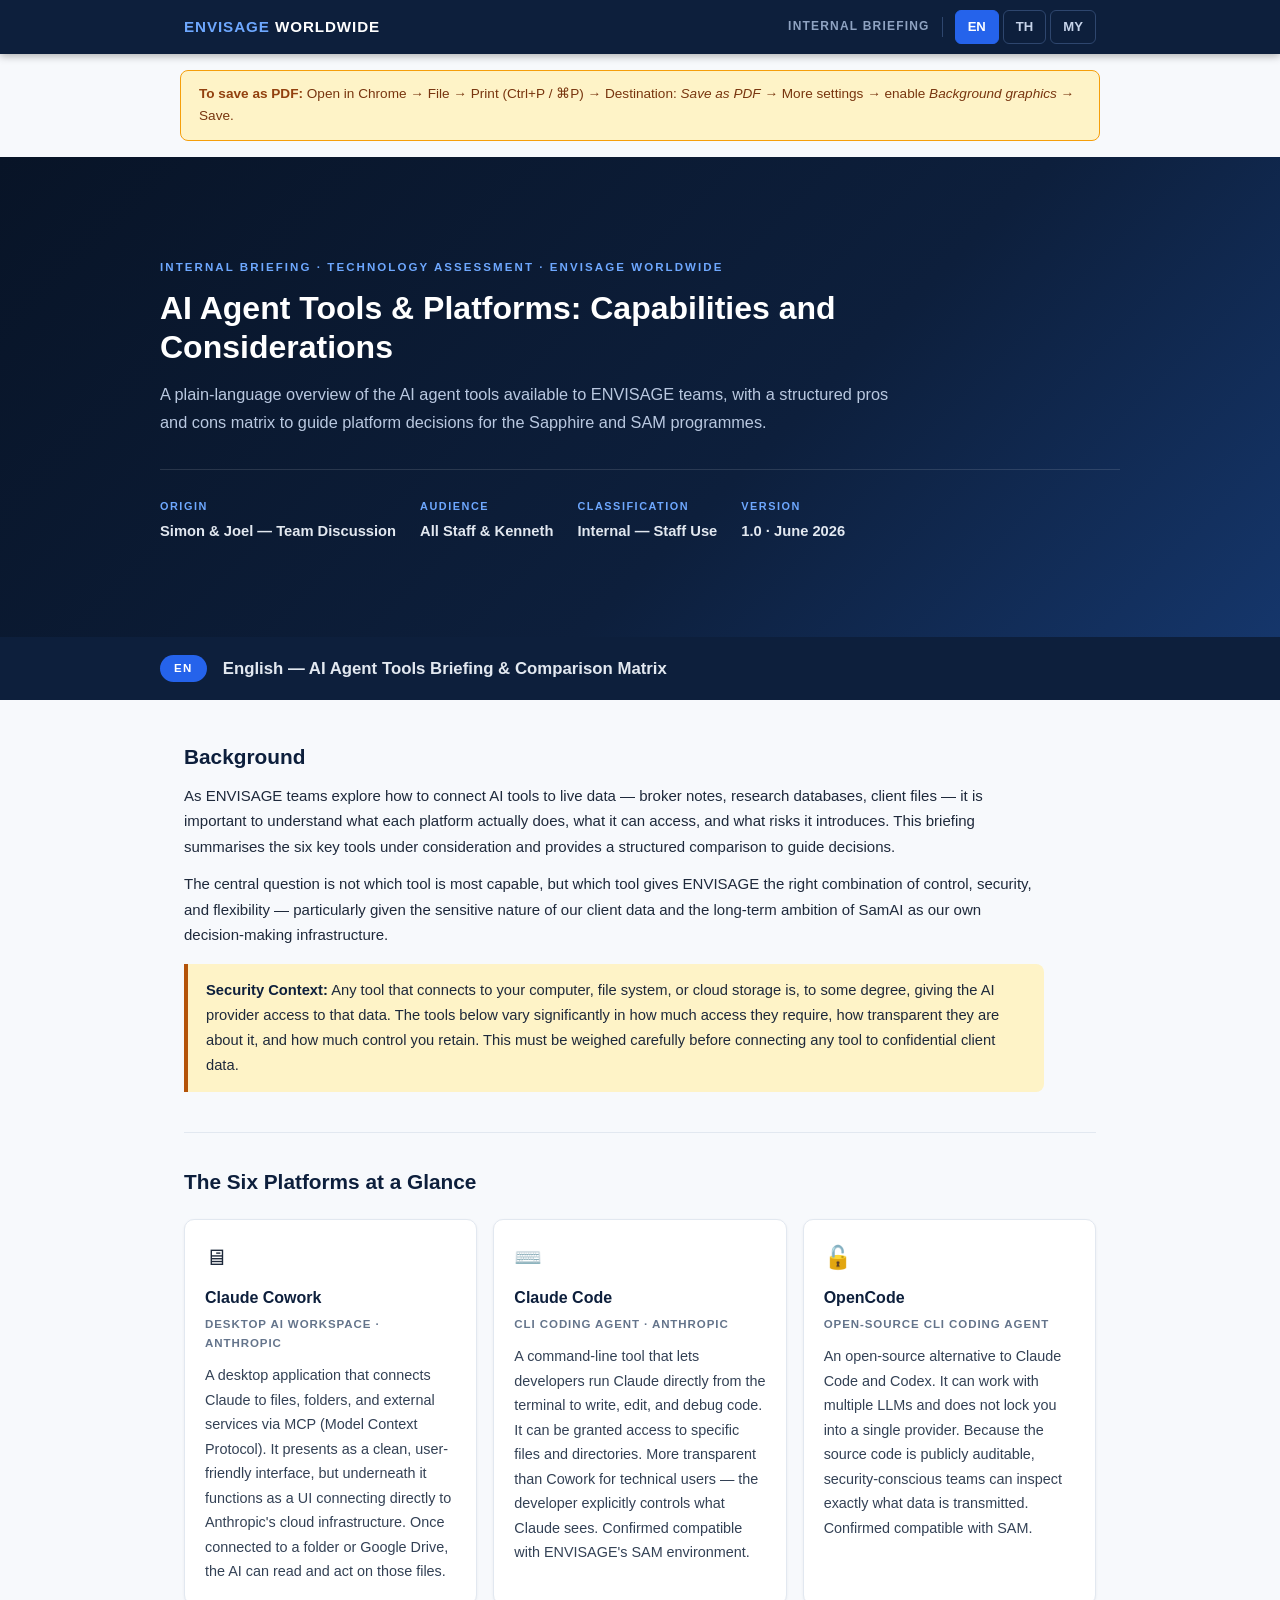
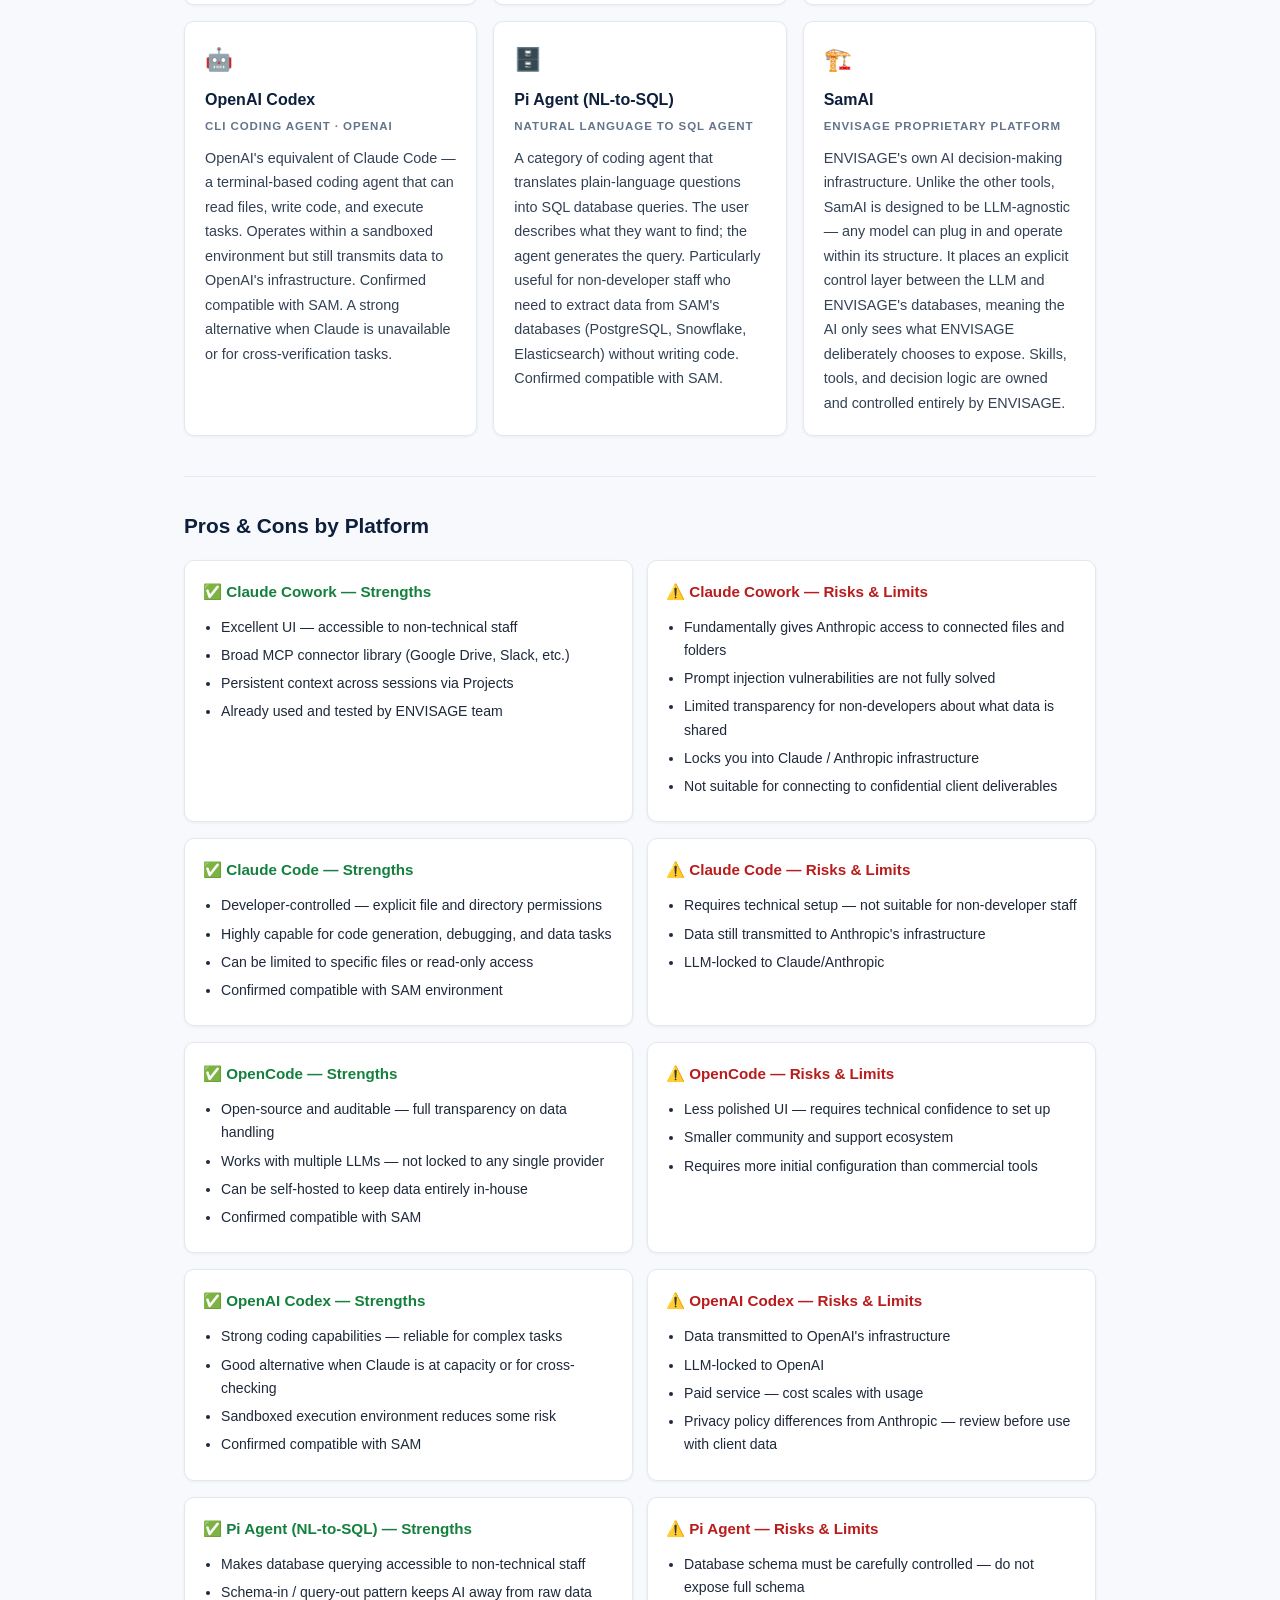
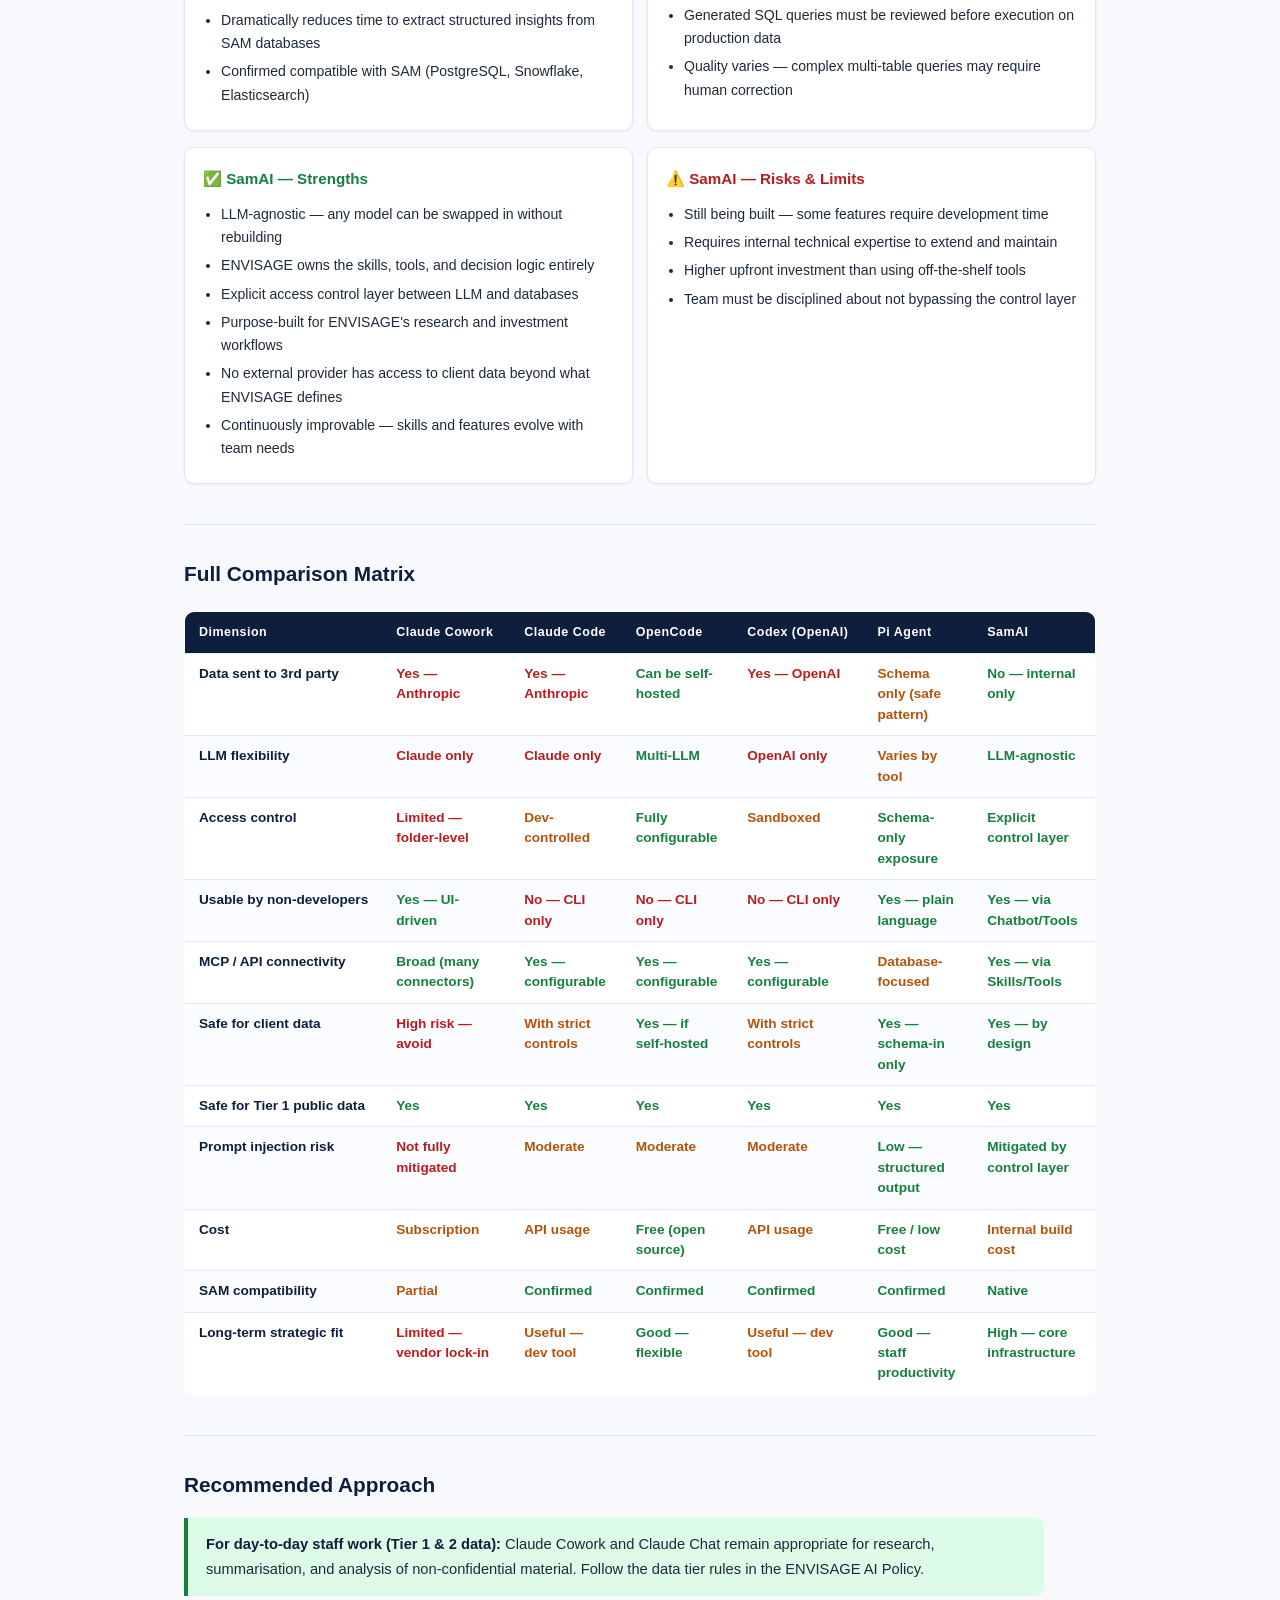
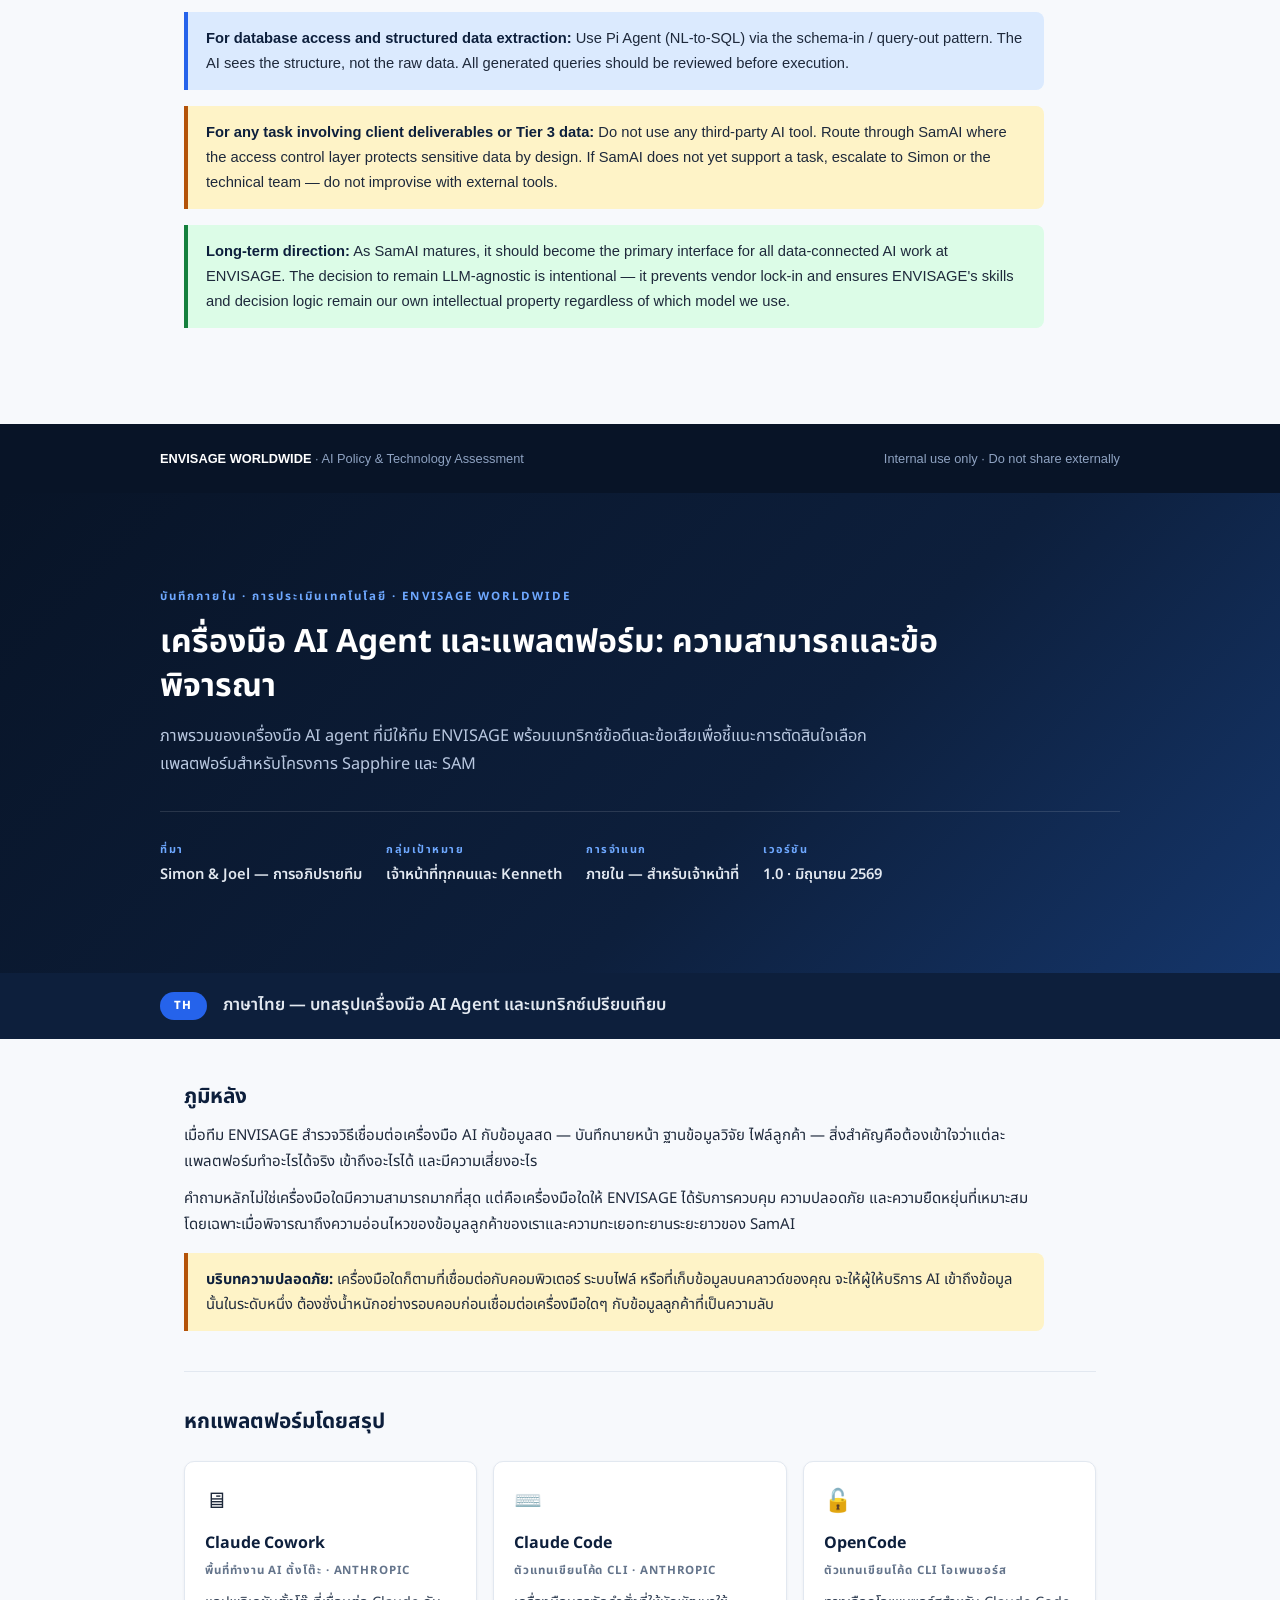
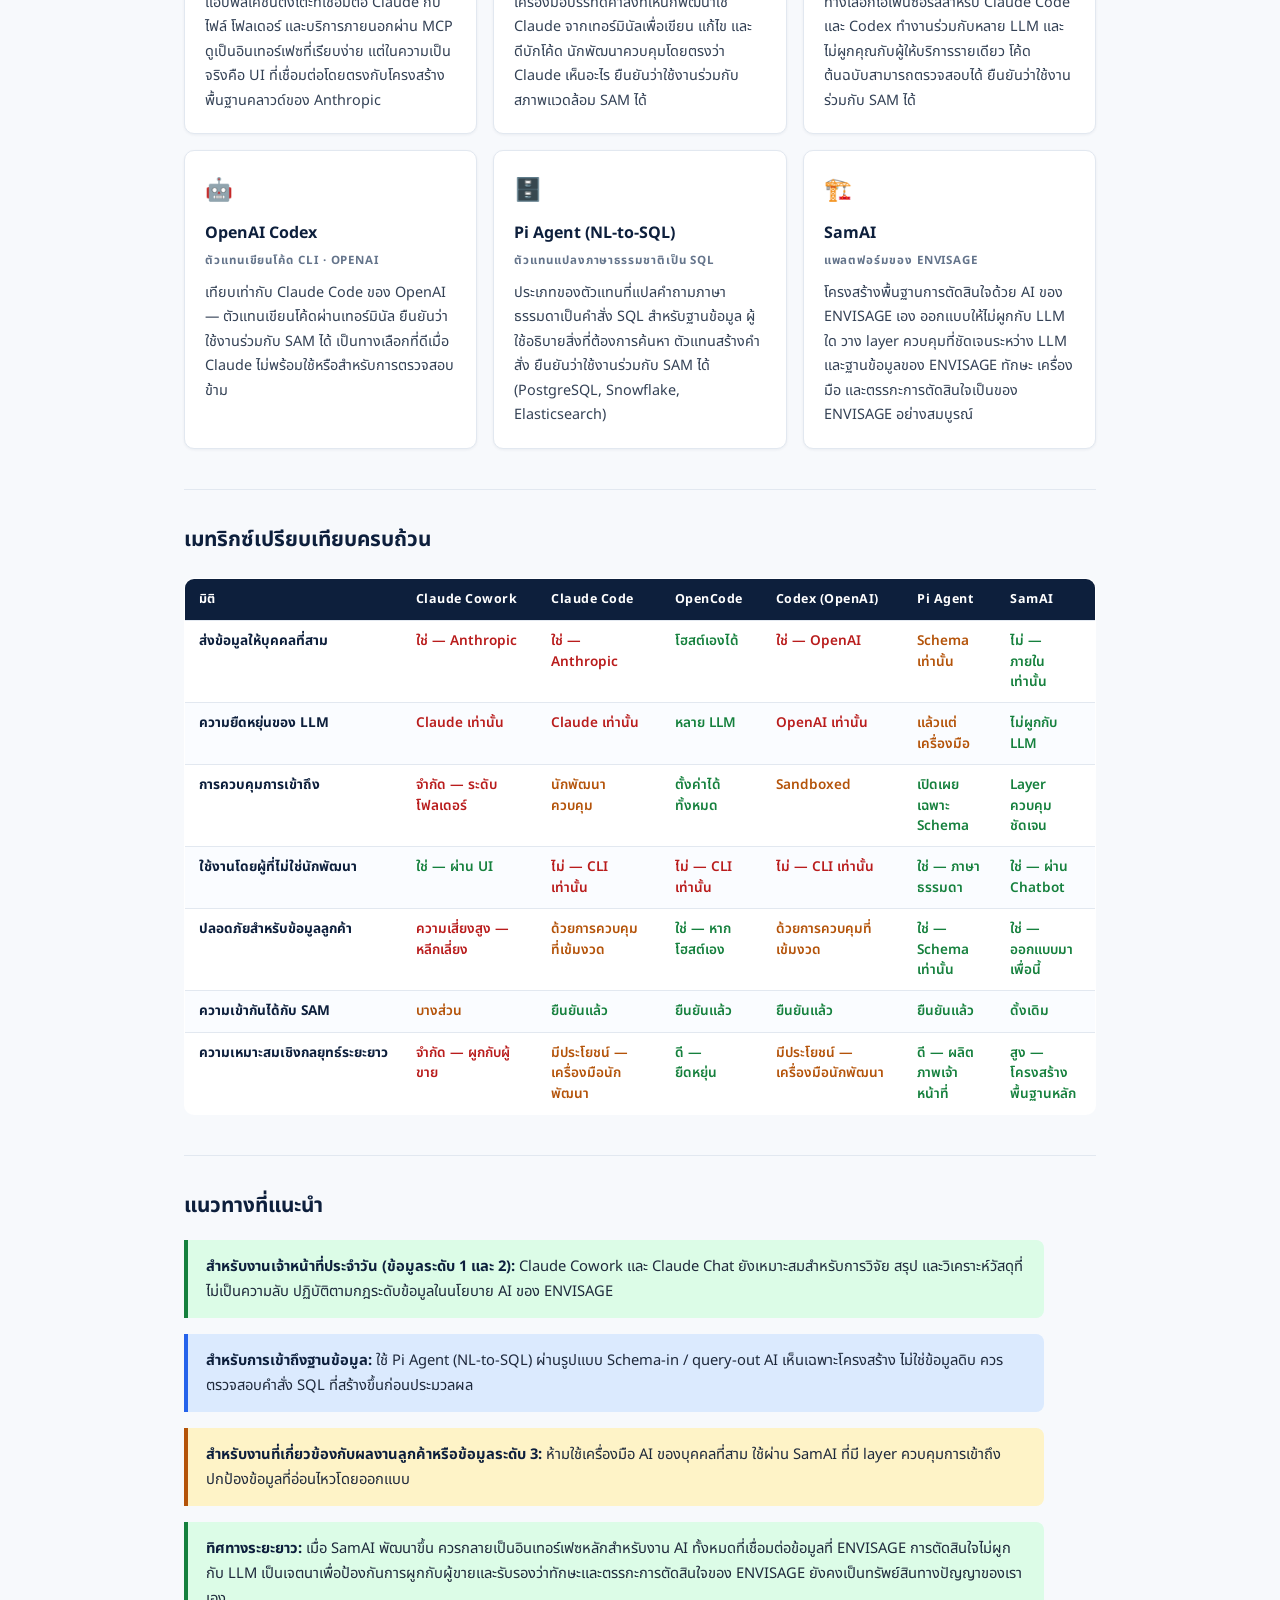
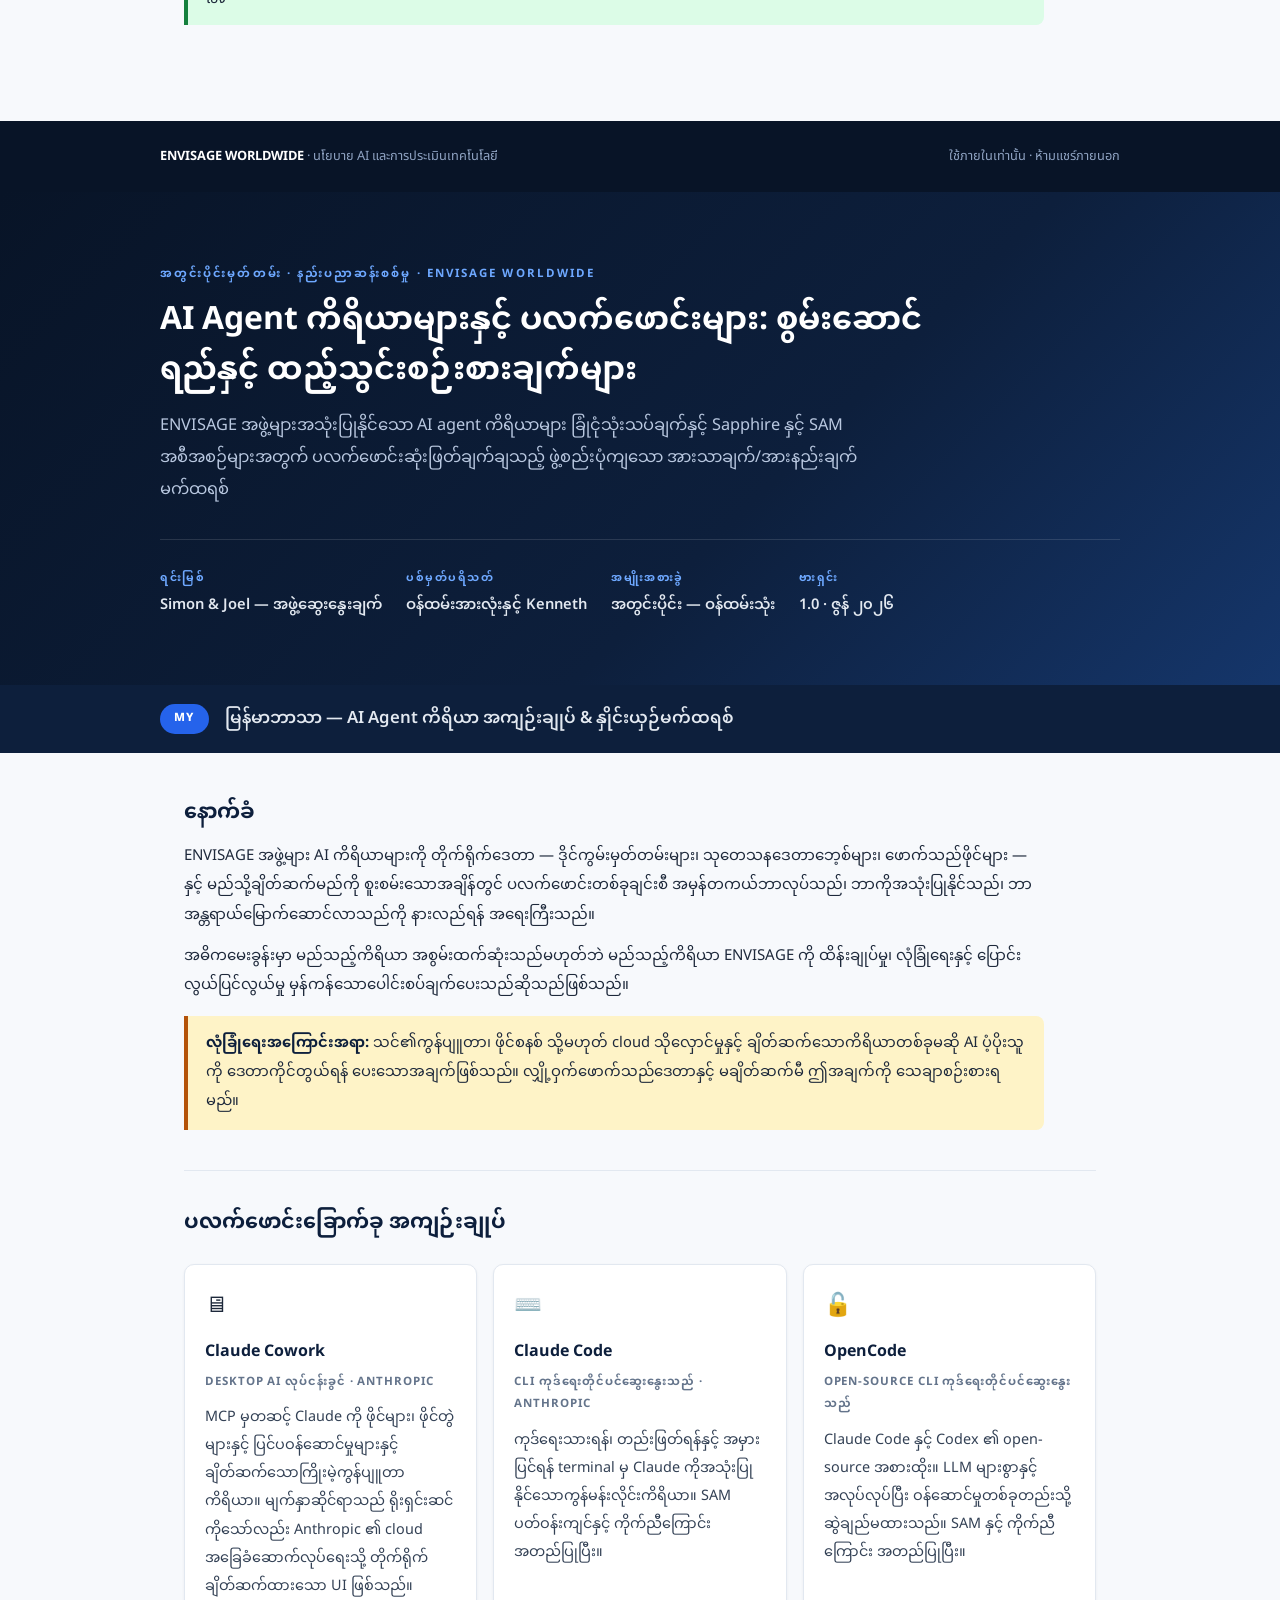
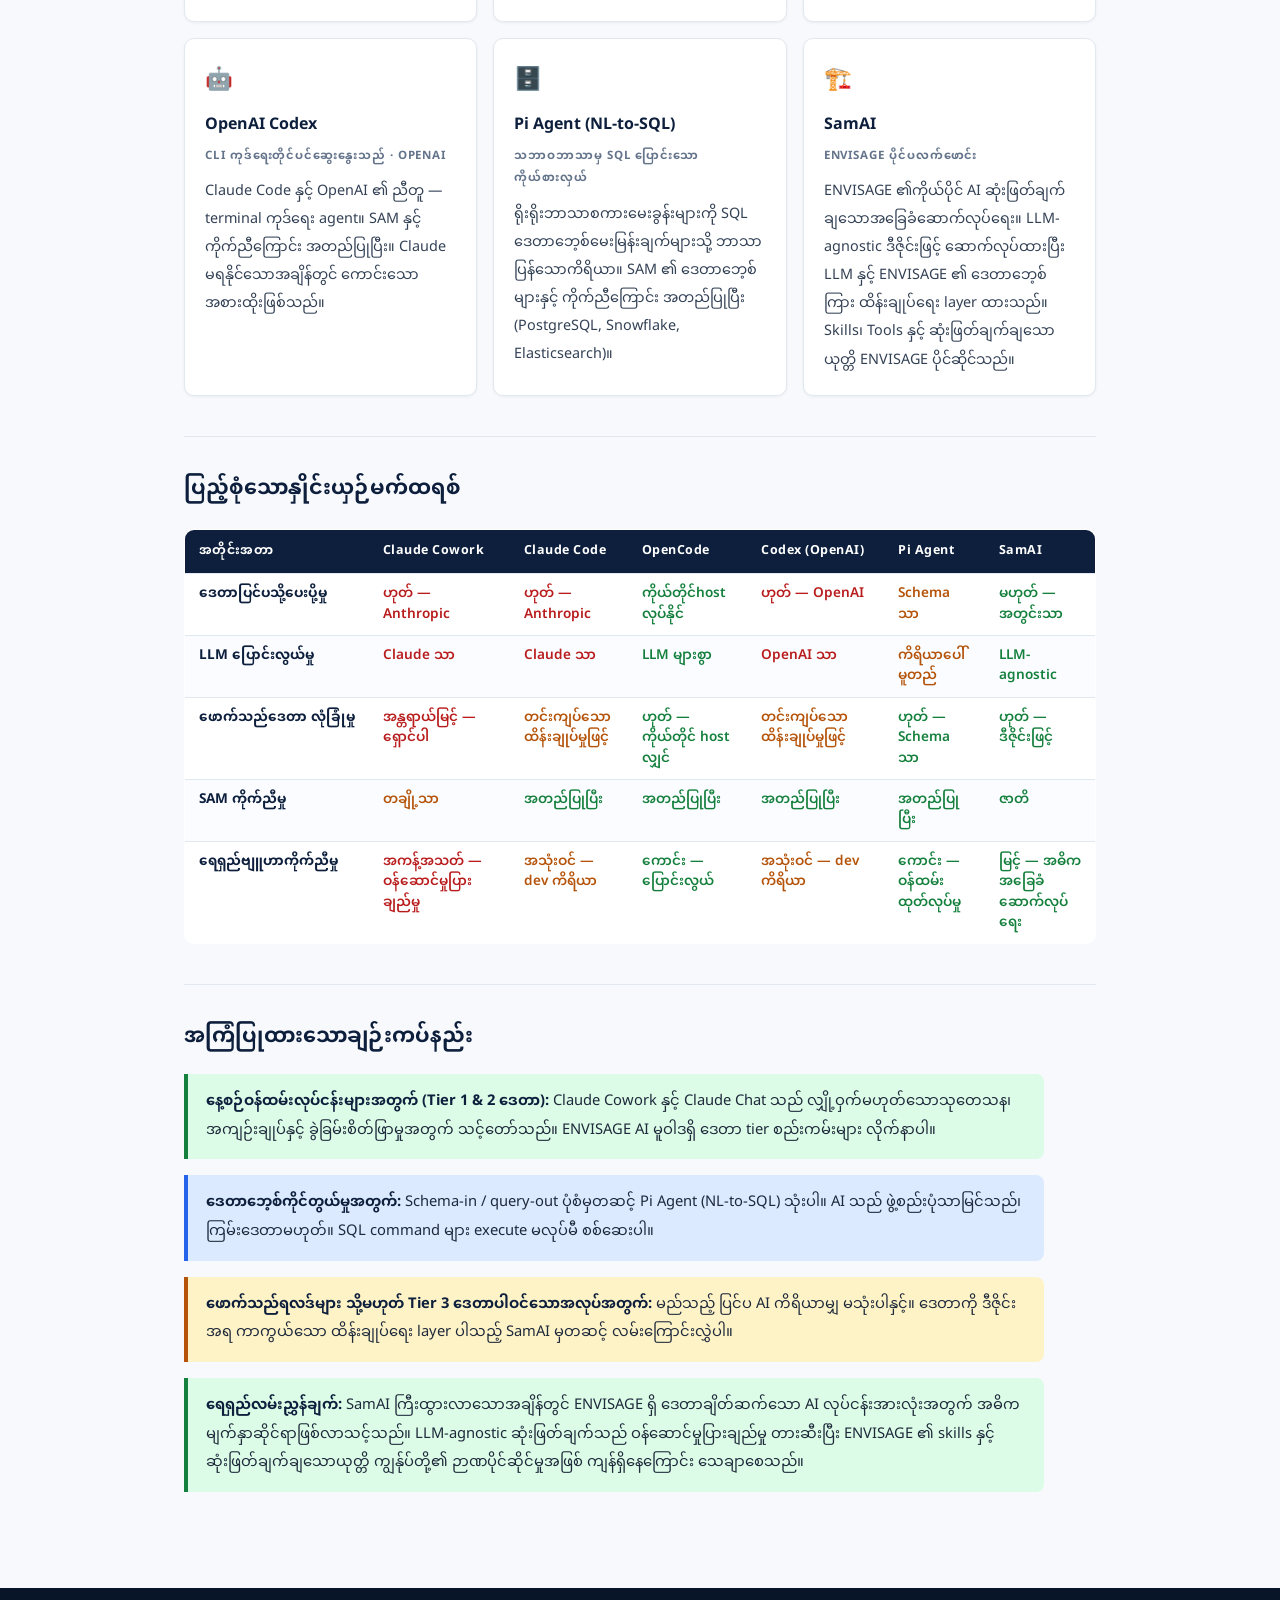
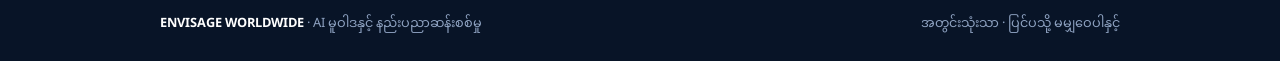
==== agent-tools.html @ 0e020c5e "Add files via upload" ====
<!DOCTYPE html>
<html lang="en">
<head>
<meta charset="UTF-8">
<meta name="viewport" content="width=device-width,initial-scale=1">
<title>AI Agent Tools & Platform Comparison — ENVISAGE WORLDWIDE</title>
<link rel="preconnect" href="https://fonts.googleapis.com">
<link rel="preconnect" href="https://fonts.gstatic.com" crossorigin>
<link href="https://fonts.googleapis.com/css2?family=Noto+Sans+Thai:wght@400;600;700&family=Noto+Sans+Myanmar:wght@400;600;700&display=swap" rel="stylesheet">
<style>
  :root{
    --navy:#0d1f3c;
    --navy-dark:#081427;
    --sapphire:#2563eb;
    --sapphire-light:#dbeafe;
    --ink:#1e293b;
    --muted:#64748b;
    --bg:#f7f9fc;
    --card:#ffffff;
    --border:#e2e8f0;
    --green:#15803d;
    --green-bg:#dcfce7;
    --amber:#b45309;
    --amber-bg:#fef3c7;
    --red:#b91c1c;
    --red-bg:#fee2e2;
  }
  *{box-sizing:border-box;margin:0;padding:0}
  body{font-family:-apple-system,BlinkMacSystemFont,"Segoe UI",Roboto,Helvetica,Arial,sans-serif;color:var(--ink);background:var(--bg);line-height:1.65;font-size:15px}

  /* HEADER */
  .site-header{background:var(--navy);position:sticky;top:0;z-index:100;box-shadow:0 2px 8px rgba(0,0,0,.3)}
  .header-inner{max-width:960px;margin:0 auto;padding:0 24px;display:flex;align-items:center;justify-content:space-between;flex-wrap:wrap;gap:8px}
  .brand{color:#fff;font-weight:800;letter-spacing:.06em;font-size:.95rem;padding:14px 0;text-decoration:none}
  .brand span{color:#6ea8ff}
  .header-right{display:flex;align-items:center;gap:8px;flex-wrap:wrap;padding:10px 0}
  .header-right .doc-label{color:#8fa3c2;font-size:.75rem;font-weight:600;letter-spacing:.1em;text-transform:uppercase;border-right:1px solid #2e466e;padding-right:12px;margin-right:4px}
  .lang-nav{display:flex;gap:4px}
  .lang-nav a{color:#c7d4ea;text-decoration:none;font-size:.82rem;font-weight:600;border:1px solid #2e466e;border-radius:6px;padding:5px 12px;transition:all .15s}
  .lang-nav a:hover{color:#fff;border-color:#6ea8ff}
  .lang-nav a.en{background:var(--sapphire);border-color:var(--sapphire);color:#fff}

  /* COVER */
  .cover{background:linear-gradient(135deg,var(--navy-dark),var(--navy) 60%,#15366b);color:#fff;padding:72px 24px 64px;min-height:480px;display:flex;align-items:center}
  .cover-inner{max-width:960px;margin:0 auto;width:100%}
  .eyebrow{color:#6ea8ff;font-size:.72rem;font-weight:700;letter-spacing:.18em;text-transform:uppercase;margin-bottom:12px}
  .cover h1{font-size:2rem;line-height:1.22;max-width:800px;margin-bottom:14px}
  .cover .subtitle{color:#b9c8e0;font-size:1.02rem;max-width:740px;margin-bottom:28px}
  .cover-meta{display:flex;gap:24px;flex-wrap:wrap;margin-top:32px;padding-top:28px;border-top:1px solid rgba(255,255,255,.12)}
  .cover-meta-item{display:flex;flex-direction:column;gap:3px}
  .cover-meta-item .meta-label{color:#6ea8ff;font-size:.68rem;font-weight:700;letter-spacing:.14em;text-transform:uppercase}
  .cover-meta-item .meta-value{color:#e2e8f0;font-size:.92rem;font-weight:600}

  /* SECTION DIVIDER */
  .section-divider{background:var(--navy);padding:18px 24px}
  .section-divider-inner{max-width:960px;margin:0 auto;display:flex;align-items:center;gap:16px}
  .lang-flag{background:var(--sapphire);color:#fff;font-size:.72rem;font-weight:800;letter-spacing:.12em;text-transform:uppercase;padding:4px 14px;border-radius:999px}
  .section-divider h2{color:#e2e8f0;font-size:1.05rem;font-weight:600}

  /* CONTENT */
  .lang-section{background:var(--bg)}
  main.content-area{max-width:960px;margin:0 auto;padding:40px 24px 56px}
  section{margin-bottom:40px}
  h2.section-heading{color:var(--navy);font-size:1.3rem;margin-bottom:8px}
  h3{color:var(--navy);font-size:1.05rem;margin:22px 0 8px}
  p{margin-bottom:12px;max-width:860px;line-height:1.7}
  ul,ol{margin:0 0 14px 22px;max-width:860px}
  li{margin-bottom:5px;line-height:1.65}
  .rule{border:none;border-top:1px solid var(--border);margin:32px 0}

  /* TOOL CARDS */
  .tool-grid{display:grid;gap:16px;margin:20px 0;grid-template-columns:repeat(auto-fit,minmax(280px,1fr))}
  .tool-card{background:var(--card);border:1px solid var(--border);border-radius:10px;padding:20px;box-shadow:0 1px 3px rgba(13,31,60,.06)}
  .tool-card .tool-icon{font-size:1.4rem;margin-bottom:8px}
  .tool-card h4{color:var(--navy);font-size:1rem;margin-bottom:4px}
  .tool-card .tool-type{font-size:.72rem;font-weight:700;letter-spacing:.08em;text-transform:uppercase;color:var(--muted);margin-bottom:10px}
  .tool-card p{font-size:.9rem;margin-bottom:0;color:#334155}

  /* BADGES */
  .badge{display:inline-block;font-size:.7rem;font-weight:700;letter-spacing:.04em;text-transform:uppercase;padding:2px 9px;border-radius:999px;white-space:nowrap}
  .badge.green{background:var(--green-bg);color:var(--green)}
  .badge.amber{background:var(--amber-bg);color:var(--amber)}
  .badge.red{background:var(--red-bg);color:var(--red)}
  .badge.blue{background:var(--sapphire-light);color:var(--sapphire)}
  .badge.navy{background:var(--navy);color:#fff}

  /* CALLOUTS */
  .callout{border-left:4px solid var(--sapphire);background:var(--sapphire-light);padding:14px 18px;border-radius:0 8px 8px 0;margin:16px 0;max-width:860px}
  .callout.warn{border-left-color:var(--amber);background:var(--amber-bg)}
  .callout.ok{border-left-color:var(--green);background:var(--green-bg)}
  .callout.danger{border-left-color:var(--red);background:var(--red-bg)}
  .callout p{margin:0;font-size:.92rem}
  .callout p+p{margin-top:7px}
  .callout strong{color:var(--navy)}

  /* MATRIX TABLE */
  .matrix-wrap{overflow-x:auto;margin:20px 0}
  table.matrix{width:100%;border-collapse:collapse;background:var(--card);border:1px solid var(--border);border-radius:10px;overflow:hidden;font-size:.85rem;min-width:700px}
  table.matrix th{background:var(--navy);color:#fff;text-align:left;padding:10px 14px;font-size:.78rem;letter-spacing:.04em;white-space:nowrap}
  table.matrix th:first-child{min-width:140px}
  table.matrix td{padding:10px 14px;border-top:1px solid var(--border);vertical-align:top;line-height:1.5}
  table.matrix tr:nth-child(even) td{background:#fafcff}
  table.matrix td:first-child{font-weight:700;color:var(--navy);white-space:nowrap}
  .pro{color:var(--green);font-weight:600}
  .con{color:var(--red);font-weight:600}
  .neutral{color:var(--amber);font-weight:600}

  /* PROS/CONS CARDS */
  .pc-grid{display:grid;gap:14px;grid-template-columns:repeat(auto-fit,minmax(300px,1fr));margin:16px 0}
  .pc-card{background:var(--card);border:1px solid var(--border);border-radius:10px;padding:18px;box-shadow:0 1px 3px rgba(13,31,60,.06)}
  .pc-card h4{font-size:.95rem;margin-bottom:12px;display:flex;align-items:center;gap:8px}
  .pc-card ul{margin:0 0 0 18px;font-size:.88rem}
  .pc-card li{margin-bottom:5px}
  .pc-pros h4{color:var(--green)}
  .pc-cons h4{color:var(--red)}

  /* FOOTER */
  .page-footer{background:var(--navy-dark);color:#8fa3c2;padding:24px}
  .page-footer-inner{max-width:960px;margin:0 auto;display:flex;justify-content:space-between;flex-wrap:wrap;gap:8px;font-size:.8rem}
  .page-footer strong{color:#fff}

  /* PRINT INSTRUCTIONS */
  .print-note{background:#fef3c7;border:1px solid #f59e0b;border-radius:8px;padding:12px 18px;margin:16px auto;font-size:.85rem;color:#78350f;max-width:920px}
  .print-note strong{color:#92400e}

  /* THAI */
  .lang-th{font-family:'Noto Sans Thai',-apple-system,BlinkMacSystemFont,"Segoe UI",sans-serif;line-height:1.75}
  .lang-th .cover h1{line-height:1.4}
  .lang-th th,.lang-th td{line-height:1.7}

  /* BURMESE */
  .lang-my{font-family:'Noto Sans Myanmar',-apple-system,BlinkMacSystemFont,"Segoe UI",sans-serif;line-height:1.95}
  .lang-my .cover h1{line-height:1.55}
  .lang-my th,.lang-my td{line-height:1.85}
  .lang-my p,.lang-my li{line-height:1.95}

  /* PRINT */
  @media print{
    .site-header,.print-note{display:none!important}
    body{background:#fff;font-size:11pt}
    .cover{min-height:auto;padding:48px 24px 40px;-webkit-print-color-adjust:exact;print-color-adjust:exact}
    .section-divider{-webkit-print-color-adjust:exact;print-color-adjust:exact}
    .lang-section.break-before{page-break-before:always}
    th{-webkit-print-color-adjust:exact;print-color-adjust:exact}
    .tool-card,.pc-card{break-inside:avoid}
    .matrix-wrap{overflow:visible}
    table.matrix{min-width:0;font-size:8pt}
  }

  @media(max-width:640px){
    .cover h1{font-size:1.45rem}
    .header-inner{padding:0 14px}
  }
</style>
</head>
<body>

<!-- HEADER NAV -->
<header class="site-header">
  <div class="header-inner">
    <a class="brand" href="index.html"><span>ENVISAGE</span> WORLDWIDE</a>
    <div class="header-right">
      <span class="doc-label">Internal Briefing</span>
      <nav class="lang-nav">
        <a href="#section-en" class="en">EN</a>
        <a href="#section-th">TH</a>
        <a href="#section-my">MY</a>
      </nav>
    </div>
  </div>
</header>

<div class="print-note">
  <strong>To save as PDF:</strong> Open in Chrome → File → Print (Ctrl+P / ⌘P) → Destination: <em>Save as PDF</em> → More settings → enable <em>Background graphics</em> → Save.
</div>

<!-- ═══════════════ ENGLISH ═══════════════ -->
<div id="section-en" class="lang-section">

  <div class="cover">
    <div class="cover-inner">
      <div class="eyebrow">Internal Briefing · Technology Assessment · ENVISAGE WORLDWIDE</div>
      <h1>AI Agent Tools &amp; Platforms: Capabilities and Considerations</h1>
      <p class="subtitle">A plain-language overview of the AI agent tools available to ENVISAGE teams, with a structured pros and cons matrix to guide platform decisions for the Sapphire and SAM programmes.</p>
      <div class="cover-meta">
        <div class="cover-meta-item">
          <span class="meta-label">Origin</span>
          <span class="meta-value">Simon &amp; Joel — Team Discussion</span>
        </div>
        <div class="cover-meta-item">
          <span class="meta-label">Audience</span>
          <span class="meta-value">All Staff &amp; Kenneth</span>
        </div>
        <div class="cover-meta-item">
          <span class="meta-label">Classification</span>
          <span class="meta-value">Internal — Staff Use</span>
        </div>
        <div class="cover-meta-item">
          <span class="meta-label">Version</span>
          <span class="meta-value">1.0 · June 2026</span>
        </div>
      </div>
    </div>
  </div>

  <div class="section-divider">
    <div class="section-divider-inner">
      <span class="lang-flag">EN</span>
      <h2>English — AI Agent Tools Briefing &amp; Comparison Matrix</h2>
    </div>
  </div>

  <main class="content-area">

    <section>
      <h2 class="section-heading">Background</h2>
      <p>As ENVISAGE teams explore how to connect AI tools to live data — broker notes, research databases, client files — it is important to understand what each platform actually does, what it can access, and what risks it introduces. This briefing summarises the six key tools under consideration and provides a structured comparison to guide decisions.</p>
      <p>The central question is not which tool is most capable, but which tool gives ENVISAGE the right combination of control, security, and flexibility — particularly given the sensitive nature of our client data and the long-term ambition of SamAI as our own decision-making infrastructure.</p>
      <div class="callout warn">
        <p><strong>Security Context:</strong> Any tool that connects to your computer, file system, or cloud storage is, to some degree, giving the AI provider access to that data. The tools below vary significantly in how much access they require, how transparent they are about it, and how much control you retain. This must be weighed carefully before connecting any tool to confidential client data.</p>
      </div>
    </section>

    <hr class="rule">

    <section>
      <h2 class="section-heading">The Six Platforms at a Glance</h2>

      <div class="tool-grid">

        <div class="tool-card">
          <div class="tool-icon">🖥</div>
          <h4>Claude Cowork</h4>
          <div class="tool-type">Desktop AI Workspace · Anthropic</div>
          <p>A desktop application that connects Claude to files, folders, and external services via MCP (Model Context Protocol). It presents as a clean, user-friendly interface, but underneath it functions as a UI connecting directly to Anthropic's cloud infrastructure. Once connected to a folder or Google Drive, the AI can read and act on those files.</p>
        </div>

        <div class="tool-card">
          <div class="tool-icon">⌨️</div>
          <h4>Claude Code</h4>
          <div class="tool-type">CLI Coding Agent · Anthropic</div>
          <p>A command-line tool that lets developers run Claude directly from the terminal to write, edit, and debug code. It can be granted access to specific files and directories. More transparent than Cowork for technical users — the developer explicitly controls what Claude sees. Confirmed compatible with ENVISAGE's SAM environment.</p>
        </div>

        <div class="tool-card">
          <div class="tool-icon">🔓</div>
          <h4>OpenCode</h4>
          <div class="tool-type">Open-Source CLI Coding Agent</div>
          <p>An open-source alternative to Claude Code and Codex. It can work with multiple LLMs and does not lock you into a single provider. Because the source code is publicly auditable, security-conscious teams can inspect exactly what data is transmitted. Confirmed compatible with SAM.</p>
        </div>

        <div class="tool-card">
          <div class="tool-icon">🤖</div>
          <h4>OpenAI Codex</h4>
          <div class="tool-type">CLI Coding Agent · OpenAI</div>
          <p>OpenAI's equivalent of Claude Code — a terminal-based coding agent that can read files, write code, and execute tasks. Operates within a sandboxed environment but still transmits data to OpenAI's infrastructure. Confirmed compatible with SAM. A strong alternative when Claude is unavailable or for cross-verification tasks.</p>
        </div>

        <div class="tool-card">
          <div class="tool-icon">🗄️</div>
          <h4>Pi Agent (NL-to-SQL)</h4>
          <div class="tool-type">Natural Language to SQL Agent</div>
          <p>A category of coding agent that translates plain-language questions into SQL database queries. The user describes what they want to find; the agent generates the query. Particularly useful for non-developer staff who need to extract data from SAM's databases (PostgreSQL, Snowflake, Elasticsearch) without writing code. Confirmed compatible with SAM.</p>
        </div>

        <div class="tool-card">
          <div class="tool-icon">🏗️</div>
          <h4>SamAI</h4>
          <div class="tool-type">ENVISAGE Proprietary Platform</div>
          <p>ENVISAGE's own AI decision-making infrastructure. Unlike the other tools, SamAI is designed to be LLM-agnostic — any model can plug in and operate within its structure. It places an explicit control layer between the LLM and ENVISAGE's databases, meaning the AI only sees what ENVISAGE deliberately chooses to expose. Skills, tools, and decision logic are owned and controlled entirely by ENVISAGE.</p>
        </div>

      </div>
    </section>

    <hr class="rule">

    <section>
      <h2 class="section-heading">Pros &amp; Cons by Platform</h2>

      <div class="pc-grid">
        <div class="pc-card pc-pros">
          <h4>✅ Claude Cowork — Strengths</h4>
          <ul>
            <li>Excellent UI — accessible to non-technical staff</li>
            <li>Broad MCP connector library (Google Drive, Slack, etc.)</li>
            <li>Persistent context across sessions via Projects</li>
            <li>Already used and tested by ENVISAGE team</li>
          </ul>
        </div>
        <div class="pc-card pc-cons">
          <h4>⚠️ Claude Cowork — Risks &amp; Limits</h4>
          <ul>
            <li>Fundamentally gives Anthropic access to connected files and folders</li>
            <li>Prompt injection vulnerabilities are not fully solved</li>
            <li>Limited transparency for non-developers about what data is shared</li>
            <li>Locks you into Claude / Anthropic infrastructure</li>
            <li>Not suitable for connecting to confidential client deliverables</li>
          </ul>
        </div>
      </div>

      <div class="pc-grid">
        <div class="pc-card pc-pros">
          <h4>✅ Claude Code — Strengths</h4>
          <ul>
            <li>Developer-controlled — explicit file and directory permissions</li>
            <li>Highly capable for code generation, debugging, and data tasks</li>
            <li>Can be limited to specific files or read-only access</li>
            <li>Confirmed compatible with SAM environment</li>
          </ul>
        </div>
        <div class="pc-card pc-cons">
          <h4>⚠️ Claude Code — Risks &amp; Limits</h4>
          <ul>
            <li>Requires technical setup — not suitable for non-developer staff</li>
            <li>Data still transmitted to Anthropic's infrastructure</li>
            <li>LLM-locked to Claude/Anthropic</li>
          </ul>
        </div>
      </div>

      <div class="pc-grid">
        <div class="pc-card pc-pros">
          <h4>✅ OpenCode — Strengths</h4>
          <ul>
            <li>Open-source and auditable — full transparency on data handling</li>
            <li>Works with multiple LLMs — not locked to any single provider</li>
            <li>Can be self-hosted to keep data entirely in-house</li>
            <li>Confirmed compatible with SAM</li>
          </ul>
        </div>
        <div class="pc-card pc-cons">
          <h4>⚠️ OpenCode — Risks &amp; Limits</h4>
          <ul>
            <li>Less polished UI — requires technical confidence to set up</li>
            <li>Smaller community and support ecosystem</li>
            <li>Requires more initial configuration than commercial tools</li>
          </ul>
        </div>
      </div>

      <div class="pc-grid">
        <div class="pc-card pc-pros">
          <h4>✅ OpenAI Codex — Strengths</h4>
          <ul>
            <li>Strong coding capabilities — reliable for complex tasks</li>
            <li>Good alternative when Claude is at capacity or for cross-checking</li>
            <li>Sandboxed execution environment reduces some risk</li>
            <li>Confirmed compatible with SAM</li>
          </ul>
        </div>
        <div class="pc-card pc-cons">
          <h4>⚠️ OpenAI Codex — Risks &amp; Limits</h4>
          <ul>
            <li>Data transmitted to OpenAI's infrastructure</li>
            <li>LLM-locked to OpenAI</li>
            <li>Paid service — cost scales with usage</li>
            <li>Privacy policy differences from Anthropic — review before use with client data</li>
          </ul>
        </div>
      </div>

      <div class="pc-grid">
        <div class="pc-card pc-pros">
          <h4>✅ Pi Agent (NL-to-SQL) — Strengths</h4>
          <ul>
            <li>Makes database querying accessible to non-technical staff</li>
            <li>Schema-in / query-out pattern keeps AI away from raw data</li>
            <li>Dramatically reduces time to extract structured insights from SAM databases</li>
            <li>Confirmed compatible with SAM (PostgreSQL, Snowflake, Elasticsearch)</li>
          </ul>
        </div>
        <div class="pc-card pc-cons">
          <h4>⚠️ Pi Agent — Risks &amp; Limits</h4>
          <ul>
            <li>Database schema must be carefully controlled — do not expose full schema</li>
            <li>Generated SQL queries must be reviewed before execution on production data</li>
            <li>Quality varies — complex multi-table queries may require human correction</li>
          </ul>
        </div>
      </div>

      <div class="pc-grid">
        <div class="pc-card pc-pros">
          <h4>✅ SamAI — Strengths</h4>
          <ul>
            <li>LLM-agnostic — any model can be swapped in without rebuilding</li>
            <li>ENVISAGE owns the skills, tools, and decision logic entirely</li>
            <li>Explicit access control layer between LLM and databases</li>
            <li>Purpose-built for ENVISAGE's research and investment workflows</li>
            <li>No external provider has access to client data beyond what ENVISAGE defines</li>
            <li>Continuously improvable — skills and features evolve with team needs</li>
          </ul>
        </div>
        <div class="pc-card pc-cons">
          <h4>⚠️ SamAI — Risks &amp; Limits</h4>
          <ul>
            <li>Still being built — some features require development time</li>
            <li>Requires internal technical expertise to extend and maintain</li>
            <li>Higher upfront investment than using off-the-shelf tools</li>
            <li>Team must be disciplined about not bypassing the control layer</li>
          </ul>
        </div>
      </div>

    </section>

    <hr class="rule">

    <section>
      <h2 class="section-heading">Full Comparison Matrix</h2>
      <div class="matrix-wrap">
        <table class="matrix">
          <thead>
            <tr>
              <th>Dimension</th>
              <th>Claude Cowork</th>
              <th>Claude Code</th>
              <th>OpenCode</th>
              <th>Codex (OpenAI)</th>
              <th>Pi Agent</th>
              <th>SamAI</th>
            </tr>
          </thead>
          <tbody>
            <tr>
              <td>Data sent to 3rd party</td>
              <td><span class="con">Yes — Anthropic</span></td>
              <td><span class="con">Yes — Anthropic</span></td>
              <td><span class="pro">Can be self-hosted</span></td>
              <td><span class="con">Yes — OpenAI</span></td>
              <td><span class="neutral">Schema only (safe pattern)</span></td>
              <td><span class="pro">No — internal only</span></td>
            </tr>
            <tr>
              <td>LLM flexibility</td>
              <td><span class="con">Claude only</span></td>
              <td><span class="con">Claude only</span></td>
              <td><span class="pro">Multi-LLM</span></td>
              <td><span class="con">OpenAI only</span></td>
              <td><span class="neutral">Varies by tool</span></td>
              <td><span class="pro">LLM-agnostic</span></td>
            </tr>
            <tr>
              <td>Access control</td>
              <td><span class="con">Limited — folder-level</span></td>
              <td><span class="neutral">Dev-controlled</span></td>
              <td><span class="pro">Fully configurable</span></td>
              <td><span class="neutral">Sandboxed</span></td>
              <td><span class="pro">Schema-only exposure</span></td>
              <td><span class="pro">Explicit control layer</span></td>
            </tr>
            <tr>
              <td>Usable by non-developers</td>
              <td><span class="pro">Yes — UI-driven</span></td>
              <td><span class="con">No — CLI only</span></td>
              <td><span class="con">No — CLI only</span></td>
              <td><span class="con">No — CLI only</span></td>
              <td><span class="pro">Yes — plain language</span></td>
              <td><span class="pro">Yes — via Chatbot/Tools</span></td>
            </tr>
            <tr>
              <td>MCP / API connectivity</td>
              <td><span class="pro">Broad (many connectors)</span></td>
              <td><span class="pro">Yes — configurable</span></td>
              <td><span class="pro">Yes — configurable</span></td>
              <td><span class="pro">Yes — configurable</span></td>
              <td><span class="neutral">Database-focused</span></td>
              <td><span class="pro">Yes — via Skills/Tools</span></td>
            </tr>
            <tr>
              <td>Safe for client data</td>
              <td><span class="con">High risk — avoid</span></td>
              <td><span class="neutral">With strict controls</span></td>
              <td><span class="pro">Yes — if self-hosted</span></td>
              <td><span class="neutral">With strict controls</span></td>
              <td><span class="pro">Yes — schema-in only</span></td>
              <td><span class="pro">Yes — by design</span></td>
            </tr>
            <tr>
              <td>Safe for Tier 1 public data</td>
              <td><span class="pro">Yes</span></td>
              <td><span class="pro">Yes</span></td>
              <td><span class="pro">Yes</span></td>
              <td><span class="pro">Yes</span></td>
              <td><span class="pro">Yes</span></td>
              <td><span class="pro">Yes</span></td>
            </tr>
            <tr>
              <td>Prompt injection risk</td>
              <td><span class="con">Not fully mitigated</span></td>
              <td><span class="neutral">Moderate</span></td>
              <td><span class="neutral">Moderate</span></td>
              <td><span class="neutral">Moderate</span></td>
              <td><span class="pro">Low — structured output</span></td>
              <td><span class="pro">Mitigated by control layer</span></td>
            </tr>
            <tr>
              <td>Cost</td>
              <td><span class="neutral">Subscription</span></td>
              <td><span class="neutral">API usage</span></td>
              <td><span class="pro">Free (open source)</span></td>
              <td><span class="neutral">API usage</span></td>
              <td><span class="pro">Free / low cost</span></td>
              <td><span class="neutral">Internal build cost</span></td>
            </tr>
            <tr>
              <td>SAM compatibility</td>
              <td><span class="neutral">Partial</span></td>
              <td><span class="pro">Confirmed</span></td>
              <td><span class="pro">Confirmed</span></td>
              <td><span class="pro">Confirmed</span></td>
              <td><span class="pro">Confirmed</span></td>
              <td><span class="pro">Native</span></td>
            </tr>
            <tr>
              <td>Long-term strategic fit</td>
              <td><span class="con">Limited — vendor lock-in</span></td>
              <td><span class="neutral">Useful — dev tool</span></td>
              <td><span class="pro">Good — flexible</span></td>
              <td><span class="neutral">Useful — dev tool</span></td>
              <td><span class="pro">Good — staff productivity</span></td>
              <td><span class="pro">High — core infrastructure</span></td>
            </tr>
          </tbody>
        </table>
      </div>
    </section>

    <hr class="rule">

    <section>
      <h2 class="section-heading">Recommended Approach</h2>
      <div class="callout ok">
        <p><strong>For day-to-day staff work (Tier 1 &amp; 2 data):</strong> Claude Cowork and Claude Chat remain appropriate for research, summarisation, and analysis of non-confidential material. Follow the data tier rules in the ENVISAGE AI Policy.</p>
      </div>
      <div class="callout">
        <p><strong>For database access and structured data extraction:</strong> Use Pi Agent (NL-to-SQL) via the schema-in / query-out pattern. The AI sees the structure, not the raw data. All generated queries should be reviewed before execution.</p>
      </div>
      <div class="callout warn">
        <p><strong>For any task involving client deliverables or Tier 3 data:</strong> Do not use any third-party AI tool. Route through SamAI where the access control layer protects sensitive data by design. If SamAI does not yet support a task, escalate to Simon or the technical team — do not improvise with external tools.</p>
      </div>
      <div class="callout ok">
        <p><strong>Long-term direction:</strong> As SamAI matures, it should become the primary interface for all data-connected AI work at ENVISAGE. The decision to remain LLM-agnostic is intentional — it prevents vendor lock-in and ensures ENVISAGE's skills and decision logic remain our own intellectual property regardless of which model we use.</p>
      </div>
    </section>

  </main>

  <footer class="page-footer">
    <div class="page-footer-inner">
      <span><strong>ENVISAGE WORLDWIDE</strong> · AI Policy &amp; Technology Assessment</span>
      <span>Internal use only · Do not share externally</span>
    </div>
  </footer>

</div><!-- /section-en -->


<!-- ═══════════════ THAI ═══════════════ -->
<div id="section-th" class="lang-section lang-th break-before">

  <div class="cover">
    <div class="cover-inner">
      <div class="eyebrow">บันทึกภายใน · การประเมินเทคโนโลยี · ENVISAGE WORLDWIDE</div>
      <h1>เครื่องมือ AI Agent และแพลตฟอร์ม: ความสามารถและข้อพิจารณา</h1>
      <p class="subtitle">ภาพรวมของเครื่องมือ AI agent ที่มีให้ทีม ENVISAGE พร้อมเมทริกซ์ข้อดีและข้อเสียเพื่อชี้แนะการตัดสินใจเลือกแพลตฟอร์มสำหรับโครงการ Sapphire และ SAM</p>
      <div class="cover-meta">
        <div class="cover-meta-item"><span class="meta-label">ที่มา</span><span class="meta-value">Simon &amp; Joel — การอภิปรายทีม</span></div>
        <div class="cover-meta-item"><span class="meta-label">กลุ่มเป้าหมาย</span><span class="meta-value">เจ้าหน้าที่ทุกคนและ Kenneth</span></div>
        <div class="cover-meta-item"><span class="meta-label">การจำแนก</span><span class="meta-value">ภายใน — สำหรับเจ้าหน้าที่</span></div>
        <div class="cover-meta-item"><span class="meta-label">เวอร์ชัน</span><span class="meta-value">1.0 · มิถุนายน 2569</span></div>
      </div>
    </div>
  </div>

  <div class="section-divider">
    <div class="section-divider-inner">
      <span class="lang-flag">TH</span>
      <h2>ภาษาไทย — บทสรุปเครื่องมือ AI Agent และเมทริกซ์เปรียบเทียบ</h2>
    </div>
  </div>

  <main class="content-area">

    <section>
      <h2 class="section-heading">ภูมิหลัง</h2>
      <p>เมื่อทีม ENVISAGE สำรวจวิธีเชื่อมต่อเครื่องมือ AI กับข้อมูลสด — บันทึกนายหน้า ฐานข้อมูลวิจัย ไฟล์ลูกค้า — สิ่งสำคัญคือต้องเข้าใจว่าแต่ละแพลตฟอร์มทำอะไรได้จริง เข้าถึงอะไรได้ และมีความเสี่ยงอะไร</p>
      <p>คำถามหลักไม่ใช่เครื่องมือใดมีความสามารถมากที่สุด แต่คือเครื่องมือใดให้ ENVISAGE ได้รับการควบคุม ความปลอดภัย และความยืดหยุ่นที่เหมาะสม โดยเฉพาะเมื่อพิจารณาถึงความอ่อนไหวของข้อมูลลูกค้าของเราและความทะเยอทะยานระยะยาวของ SamAI</p>
      <div class="callout warn">
        <p><strong>บริบทความปลอดภัย:</strong> เครื่องมือใดก็ตามที่เชื่อมต่อกับคอมพิวเตอร์ ระบบไฟล์ หรือที่เก็บข้อมูลบนคลาวด์ของคุณ จะให้ผู้ให้บริการ AI เข้าถึงข้อมูลนั้นในระดับหนึ่ง ต้องชั่งน้ำหนักอย่างรอบคอบก่อนเชื่อมต่อเครื่องมือใดๆ กับข้อมูลลูกค้าที่เป็นความลับ</p>
      </div>
    </section>

    <hr class="rule">

    <section>
      <h2 class="section-heading">หกแพลตฟอร์มโดยสรุป</h2>
      <div class="tool-grid">
        <div class="tool-card">
          <div class="tool-icon">🖥</div>
          <h4>Claude Cowork</h4>
          <div class="tool-type">พื้นที่ทำงาน AI ตั้งโต๊ะ · Anthropic</div>
          <p>แอปพลิเคชันตั้งโต๊ะที่เชื่อมต่อ Claude กับไฟล์ โฟลเดอร์ และบริการภายนอกผ่าน MCP ดูเป็นอินเทอร์เฟซที่เรียบง่าย แต่ในความเป็นจริงคือ UI ที่เชื่อมต่อโดยตรงกับโครงสร้างพื้นฐานคลาวด์ของ Anthropic</p>
        </div>
        <div class="tool-card">
          <div class="tool-icon">⌨️</div>
          <h4>Claude Code</h4>
          <div class="tool-type">ตัวแทนเขียนโค้ด CLI · Anthropic</div>
          <p>เครื่องมือบรรทัดคำสั่งที่ให้นักพัฒนาใช้ Claude จากเทอร์มินัลเพื่อเขียน แก้ไข และดีบักโค้ด นักพัฒนาควบคุมโดยตรงว่า Claude เห็นอะไร ยืนยันว่าใช้งานร่วมกับสภาพแวดล้อม SAM ได้</p>
        </div>
        <div class="tool-card">
          <div class="tool-icon">🔓</div>
          <h4>OpenCode</h4>
          <div class="tool-type">ตัวแทนเขียนโค้ด CLI โอเพนซอร์ส</div>
          <p>ทางเลือกโอเพนซอร์สสำหรับ Claude Code และ Codex ทำงานร่วมกับหลาย LLM และไม่ผูกคุณกับผู้ให้บริการรายเดียว โค้ดต้นฉบับสามารถตรวจสอบได้ ยืนยันว่าใช้งานร่วมกับ SAM ได้</p>
        </div>
        <div class="tool-card">
          <div class="tool-icon">🤖</div>
          <h4>OpenAI Codex</h4>
          <div class="tool-type">ตัวแทนเขียนโค้ด CLI · OpenAI</div>
          <p>เทียบเท่ากับ Claude Code ของ OpenAI — ตัวแทนเขียนโค้ดผ่านเทอร์มินัล ยืนยันว่าใช้งานร่วมกับ SAM ได้ เป็นทางเลือกที่ดีเมื่อ Claude ไม่พร้อมใช้หรือสำหรับการตรวจสอบข้าม</p>
        </div>
        <div class="tool-card">
          <div class="tool-icon">🗄️</div>
          <h4>Pi Agent (NL-to-SQL)</h4>
          <div class="tool-type">ตัวแทนแปลงภาษาธรรมชาติเป็น SQL</div>
          <p>ประเภทของตัวแทนที่แปลคำถามภาษาธรรมดาเป็นคำสั่ง SQL สำหรับฐานข้อมูล ผู้ใช้อธิบายสิ่งที่ต้องการค้นหา ตัวแทนสร้างคำสั่ง ยืนยันว่าใช้งานร่วมกับ SAM ได้ (PostgreSQL, Snowflake, Elasticsearch)</p>
        </div>
        <div class="tool-card">
          <div class="tool-icon">🏗️</div>
          <h4>SamAI</h4>
          <div class="tool-type">แพลตฟอร์มของ ENVISAGE</div>
          <p>โครงสร้างพื้นฐานการตัดสินใจด้วย AI ของ ENVISAGE เอง ออกแบบให้ไม่ผูกกับ LLM ใด วาง layer ควบคุมที่ชัดเจนระหว่าง LLM และฐานข้อมูลของ ENVISAGE ทักษะ เครื่องมือ และตรรกะการตัดสินใจเป็นของ ENVISAGE อย่างสมบูรณ์</p>
        </div>
      </div>
    </section>

    <hr class="rule">

    <section>
      <h2 class="section-heading">เมทริกซ์เปรียบเทียบครบถ้วน</h2>
      <div class="matrix-wrap">
        <table class="matrix">
          <thead>
            <tr>
              <th>มิติ</th>
              <th>Claude Cowork</th>
              <th>Claude Code</th>
              <th>OpenCode</th>
              <th>Codex (OpenAI)</th>
              <th>Pi Agent</th>
              <th>SamAI</th>
            </tr>
          </thead>
          <tbody>
            <tr>
              <td>ส่งข้อมูลให้บุคคลที่สาม</td>
              <td><span class="con">ใช่ — Anthropic</span></td>
              <td><span class="con">ใช่ — Anthropic</span></td>
              <td><span class="pro">โฮสต์เองได้</span></td>
              <td><span class="con">ใช่ — OpenAI</span></td>
              <td><span class="neutral">Schema เท่านั้น</span></td>
              <td><span class="pro">ไม่ — ภายในเท่านั้น</span></td>
            </tr>
            <tr>
              <td>ความยืดหยุ่นของ LLM</td>
              <td><span class="con">Claude เท่านั้น</span></td>
              <td><span class="con">Claude เท่านั้น</span></td>
              <td><span class="pro">หลาย LLM</span></td>
              <td><span class="con">OpenAI เท่านั้น</span></td>
              <td><span class="neutral">แล้วแต่เครื่องมือ</span></td>
              <td><span class="pro">ไม่ผูกกับ LLM</span></td>
            </tr>
            <tr>
              <td>การควบคุมการเข้าถึง</td>
              <td><span class="con">จำกัด — ระดับโฟลเดอร์</span></td>
              <td><span class="neutral">นักพัฒนาควบคุม</span></td>
              <td><span class="pro">ตั้งค่าได้ทั้งหมด</span></td>
              <td><span class="neutral">Sandboxed</span></td>
              <td><span class="pro">เปิดเผยเฉพาะ Schema</span></td>
              <td><span class="pro">Layer ควบคุมชัดเจน</span></td>
            </tr>
            <tr>
              <td>ใช้งานโดยผู้ที่ไม่ใช่นักพัฒนา</td>
              <td><span class="pro">ใช่ — ผ่าน UI</span></td>
              <td><span class="con">ไม่ — CLI เท่านั้น</span></td>
              <td><span class="con">ไม่ — CLI เท่านั้น</span></td>
              <td><span class="con">ไม่ — CLI เท่านั้น</span></td>
              <td><span class="pro">ใช่ — ภาษาธรรมดา</span></td>
              <td><span class="pro">ใช่ — ผ่าน Chatbot</span></td>
            </tr>
            <tr>
              <td>ปลอดภัยสำหรับข้อมูลลูกค้า</td>
              <td><span class="con">ความเสี่ยงสูง — หลีกเลี่ยง</span></td>
              <td><span class="neutral">ด้วยการควบคุมที่เข้มงวด</span></td>
              <td><span class="pro">ใช่ — หากโฮสต์เอง</span></td>
              <td><span class="neutral">ด้วยการควบคุมที่เข้มงวด</span></td>
              <td><span class="pro">ใช่ — Schema เท่านั้น</span></td>
              <td><span class="pro">ใช่ — ออกแบบมาเพื่อนี้</span></td>
            </tr>
            <tr>
              <td>ความเข้ากันได้กับ SAM</td>
              <td><span class="neutral">บางส่วน</span></td>
              <td><span class="pro">ยืนยันแล้ว</span></td>
              <td><span class="pro">ยืนยันแล้ว</span></td>
              <td><span class="pro">ยืนยันแล้ว</span></td>
              <td><span class="pro">ยืนยันแล้ว</span></td>
              <td><span class="pro">ดั้งเดิม</span></td>
            </tr>
            <tr>
              <td>ความเหมาะสมเชิงกลยุทธ์ระยะยาว</td>
              <td><span class="con">จำกัด — ผูกกับผู้ขาย</span></td>
              <td><span class="neutral">มีประโยชน์ — เครื่องมือนักพัฒนา</span></td>
              <td><span class="pro">ดี — ยืดหยุ่น</span></td>
              <td><span class="neutral">มีประโยชน์ — เครื่องมือนักพัฒนา</span></td>
              <td><span class="pro">ดี — ผลิตภาพเจ้าหน้าที่</span></td>
              <td><span class="pro">สูง — โครงสร้างพื้นฐานหลัก</span></td>
            </tr>
          </tbody>
        </table>
      </div>
    </section>

    <hr class="rule">

    <section>
      <h2 class="section-heading">แนวทางที่แนะนำ</h2>
      <div class="callout ok"><p><strong>สำหรับงานเจ้าหน้าที่ประจำวัน (ข้อมูลระดับ 1 และ 2):</strong> Claude Cowork และ Claude Chat ยังเหมาะสมสำหรับการวิจัย สรุป และวิเคราะห์วัสดุที่ไม่เป็นความลับ ปฏิบัติตามกฎระดับข้อมูลในนโยบาย AI ของ ENVISAGE</p></div>
      <div class="callout"><p><strong>สำหรับการเข้าถึงฐานข้อมูล:</strong> ใช้ Pi Agent (NL-to-SQL) ผ่านรูปแบบ Schema-in / query-out AI เห็นเฉพาะโครงสร้าง ไม่ใช่ข้อมูลดิบ ควรตรวจสอบคำสั่ง SQL ที่สร้างขึ้นก่อนประมวลผล</p></div>
      <div class="callout warn"><p><strong>สำหรับงานที่เกี่ยวข้องกับผลงานลูกค้าหรือข้อมูลระดับ 3:</strong> ห้ามใช้เครื่องมือ AI ของบุคคลที่สาม ใช้ผ่าน SamAI ที่มี layer ควบคุมการเข้าถึงปกป้องข้อมูลที่อ่อนไหวโดยออกแบบ</p></div>
      <div class="callout ok"><p><strong>ทิศทางระยะยาว:</strong> เมื่อ SamAI พัฒนาขึ้น ควรกลายเป็นอินเทอร์เฟซหลักสำหรับงาน AI ทั้งหมดที่เชื่อมต่อข้อมูลที่ ENVISAGE การตัดสินใจไม่ผูกกับ LLM เป็นเจตนาเพื่อป้องกันการผูกกับผู้ขายและรับรองว่าทักษะและตรรกะการตัดสินใจของ ENVISAGE ยังคงเป็นทรัพย์สินทางปัญญาของเราเอง</p></div>
    </section>

  </main>

  <footer class="page-footer">
    <div class="page-footer-inner">
      <span><strong>ENVISAGE WORLDWIDE</strong> · นโยบาย AI และการประเมินเทคโนโลยี</span>
      <span>ใช้ภายในเท่านั้น · ห้ามแชร์ภายนอก</span>
    </div>
  </footer>

</div><!-- /section-th -->


<!-- ═══════════════ BURMESE ═══════════════ -->
<div id="section-my" class="lang-section lang-my break-before">

  <div class="cover">
    <div class="cover-inner">
      <div class="eyebrow">အတွင်းပိုင်းမှတ်တမ်း · နည်းပညာဆန်းစစ်မှု · ENVISAGE WORLDWIDE</div>
      <h1>AI Agent ကိရိယာများနှင့် ပလက်ဖောင်းများ: စွမ်းဆောင်ရည်နှင့် ထည့်သွင်းစဉ်းစားချက်များ</h1>
      <p class="subtitle">ENVISAGE အဖွဲ့များအသုံးပြုနိုင်သော AI agent ကိရိယာများ ခြုံငုံသုံးသပ်ချက်နှင့် Sapphire နှင့် SAM အစီအစဉ်များအတွက် ပလက်ဖောင်းဆုံးဖြတ်ချက်ချသည့် ဖွဲ့စည်းပုံကျသော အားသာချက်/အားနည်းချက် မက်ထရစ်</p>
      <div class="cover-meta">
        <div class="cover-meta-item"><span class="meta-label">ရင်းမြစ်</span><span class="meta-value">Simon &amp; Joel — အဖွဲ့ဆွေးနွေးချက်</span></div>
        <div class="cover-meta-item"><span class="meta-label">ပစ်မှတ်ပရိသတ်</span><span class="meta-value">ဝန်ထမ်းအားလုံးနှင့် Kenneth</span></div>
        <div class="cover-meta-item"><span class="meta-label">အမျိုးအစားခွဲ</span><span class="meta-value">အတွင်းပိုင်း — ဝန်ထမ်းသုံး</span></div>
        <div class="cover-meta-item"><span class="meta-label">ဗားရှင်း</span><span class="meta-value">1.0 · ဇွန် ၂၀၂၆</span></div>
      </div>
    </div>
  </div>

  <div class="section-divider">
    <div class="section-divider-inner">
      <span class="lang-flag">MY</span>
      <h2>မြန်မာဘာသာ — AI Agent ကိရိယာ အကျဉ်းချုပ် &amp; နှိုင်းယှဉ်မက်ထရစ်</h2>
    </div>
  </div>

  <main class="content-area">

    <section>
      <h2 class="section-heading">နောက်ခံ</h2>
      <p>ENVISAGE အဖွဲ့များ AI ကိရိယာများကို တိုက်ရိုက်ဒေတာ — ဒိုင်ကွမ်းမှတ်တမ်းများ၊ သုတေသနဒေတာဘေ့စ်များ၊ ဖောက်သည်ဖိုင်များ — နှင့် မည်သို့ချိတ်ဆက်မည်ကို စူးစမ်းသောအချိန်တွင် ပလက်ဖောင်းတစ်ခုချင်းစီ အမှန်တကယ်ဘာလုပ်သည်၊ ဘာကိုအသုံးပြုနိုင်သည်၊ ဘာအန္တရာယ်မြောက်ဆောင်လာသည်ကို နားလည်ရန် အရေးကြီးသည်။</p>
      <p>အဓိကမေးခွန်းမှာ မည်သည့်ကိရိယာ အစွမ်းထက်ဆုံးသည်မဟုတ်ဘဲ မည်သည့်ကိရိယာ ENVISAGE ကို ထိန်းချုပ်မှု၊ လုံခြုံရေးနှင့် ပြောင်းလွယ်ပြင်လွယ်မှု မှန်ကန်သောပေါင်းစပ်ချက်ပေးသည်ဆိုသည်ဖြစ်သည်။</p>
      <div class="callout warn">
        <p><strong>လုံခြုံရေးအကြောင်းအရာ:</strong> သင်၏ကွန်ပျူတာ၊ ဖိုင်စနစ် သို့မဟုတ် cloud သိုလှောင်မှုနှင့် ချိတ်ဆက်သောကိရိယာတစ်ခုမဆို AI ပံ့ပိုးသူကို ဒေတာကိုင်တွယ်ရန် ပေးသောအချက်ဖြစ်သည်။ လျှို့ဝှက်ဖောက်သည်ဒေတာနှင့် မချိတ်ဆက်မီ ဤအချက်ကို သေချာစဉ်းစားရမည်။</p>
      </div>
    </section>

    <hr class="rule">

    <section>
      <h2 class="section-heading">ပလက်ဖောင်းခြောက်ခု အကျဉ်းချုပ်</h2>
      <div class="tool-grid">
        <div class="tool-card">
          <div class="tool-icon">🖥</div>
          <h4>Claude Cowork</h4>
          <div class="tool-type">Desktop AI လုပ်ငန်းခွင် · Anthropic</div>
          <p>MCP မှတဆင့် Claude ကို ဖိုင်များ၊ ဖိုင်တွဲများနှင့် ပြင်ပဝန်ဆောင်မှုများနှင့် ချိတ်ဆက်သောကြိုးမဲ့ကွန်ပျူတာကိရိယာ။ မျက်နှာဆိုင်ရာသည် ရိုးရှင်းဆင်ကိုသော်လည်း Anthropic ၏ cloud အခြေခံဆောက်လုပ်ရေးသို့ တိုက်ရိုက်ချိတ်ဆက်ထားသော UI ဖြစ်သည်။</p>
        </div>
        <div class="tool-card">
          <div class="tool-icon">⌨️</div>
          <h4>Claude Code</h4>
          <div class="tool-type">CLI ကုဒ်ရေးတိုင်ပင်ဆွေးနွေးသည် · Anthropic</div>
          <p>ကုဒ်ရေးသားရန်၊ တည်းဖြတ်ရန်နှင့် အမှားပြင်ရန် terminal မှ Claude ကိုအသုံးပြုနိုင်သောကွန်မန်းလိုင်းကိရိယာ။ SAM ပတ်ဝန်းကျင်နှင့် ကိုက်ညီကြောင်း အတည်ပြုပြီး။</p>
        </div>
        <div class="tool-card">
          <div class="tool-icon">🔓</div>
          <h4>OpenCode</h4>
          <div class="tool-type">Open-Source CLI ကုဒ်ရေးတိုင်ပင်ဆွေးနွေးသည်</div>
          <p>Claude Code နှင့် Codex ၏ open-source အစားထိုး။ LLM များစွာနှင့် အလုပ်လုပ်ပြီး ဝန်ဆောင်မှုတစ်ခုတည်းသို့ ဆွဲချည်မထားသည်။ SAM နှင့် ကိုက်ညီကြောင်း အတည်ပြုပြီး။</p>
        </div>
        <div class="tool-card">
          <div class="tool-icon">🤖</div>
          <h4>OpenAI Codex</h4>
          <div class="tool-type">CLI ကုဒ်ရေးတိုင်ပင်ဆွေးနွေးသည် · OpenAI</div>
          <p>Claude Code နှင့် OpenAI ၏ ညီတူ — terminal ကုဒ်ရေး agent။ SAM နှင့် ကိုက်ညီကြောင်း အတည်ပြုပြီး။ Claude မရနိုင်သောအချိန်တွင် ကောင်းသောအစားထိုးဖြစ်သည်။</p>
        </div>
        <div class="tool-card">
          <div class="tool-icon">🗄️</div>
          <h4>Pi Agent (NL-to-SQL)</h4>
          <div class="tool-type">သဘာဝဘာသာမှ SQL ပြောင်းသောကိုယ်စားလှယ်</div>
          <p>ရိုးရိုးဘာသာစကားမေးခွန်းများကို SQL ဒေတာဘေ့စ်မေးမြန်းချက်များသို့ ဘာသာပြန်သောကိရိယာ။ SAM ၏ ဒေတာဘေ့စ်များနှင့် ကိုက်ညီကြောင်း အတည်ပြုပြီး (PostgreSQL, Snowflake, Elasticsearch)။</p>
        </div>
        <div class="tool-card">
          <div class="tool-icon">🏗️</div>
          <h4>SamAI</h4>
          <div class="tool-type">ENVISAGE ပိုင်ပလက်ဖောင်း</div>
          <p>ENVISAGE ၏ကိုယ်ပိုင် AI ဆုံးဖြတ်ချက်ချသောအခြေခံဆောက်လုပ်ရေး။ LLM-agnostic ဒီဇိုင်းဖြင့် ဆောက်လုပ်ထားပြီး LLM နှင့် ENVISAGE ၏ ဒေတာဘေ့စ်ကြား ထိန်းချုပ်ရေး layer ထားသည်။ Skills၊ Tools နှင့် ဆုံးဖြတ်ချက်ချသောယုတ္တိ ENVISAGE ပိုင်ဆိုင်သည်။</p>
        </div>
      </div>
    </section>

    <hr class="rule">

    <section>
      <h2 class="section-heading">ပြည့်စုံသောနှိုင်းယှဉ်မက်ထရစ်</h2>
      <div class="matrix-wrap">
        <table class="matrix">
          <thead>
            <tr>
              <th>အတိုင်းအတာ</th>
              <th>Claude Cowork</th>
              <th>Claude Code</th>
              <th>OpenCode</th>
              <th>Codex (OpenAI)</th>
              <th>Pi Agent</th>
              <th>SamAI</th>
            </tr>
          </thead>
          <tbody>
            <tr>
              <td>ဒေတာပြင်ပသို့ပေးပို့မှု</td>
              <td><span class="con">ဟုတ် — Anthropic</span></td>
              <td><span class="con">ဟုတ် — Anthropic</span></td>
              <td><span class="pro">ကိုယ်တိုင်host လုပ်နိုင်</span></td>
              <td><span class="con">ဟုတ် — OpenAI</span></td>
              <td><span class="neutral">Schema သာ</span></td>
              <td><span class="pro">မဟုတ် — အတွင်းသာ</span></td>
            </tr>
            <tr>
              <td>LLM ပြောင်းလွယ်မှု</td>
              <td><span class="con">Claude သာ</span></td>
              <td><span class="con">Claude သာ</span></td>
              <td><span class="pro">LLM များစွာ</span></td>
              <td><span class="con">OpenAI သာ</span></td>
              <td><span class="neutral">ကိရိယာပေါ်မူတည်</span></td>
              <td><span class="pro">LLM-agnostic</span></td>
            </tr>
            <tr>
              <td>ဖောက်သည်ဒေတာ လုံခြုံမှု</td>
              <td><span class="con">အန္တရာယ်မြင့် — ရှောင်ပါ</span></td>
              <td><span class="neutral">တင်းကျပ်သောထိန်းချုပ်မှုဖြင့်</span></td>
              <td><span class="pro">ဟုတ် — ကိုယ်တိုင် host လျှင်</span></td>
              <td><span class="neutral">တင်းကျပ်သောထိန်းချုပ်မှုဖြင့်</span></td>
              <td><span class="pro">ဟုတ် — Schema သာ</span></td>
              <td><span class="pro">ဟုတ် — ဒီဇိုင်းဖြင့်</span></td>
            </tr>
            <tr>
              <td>SAM ကိုက်ညီမှု</td>
              <td><span class="neutral">တချို့သာ</span></td>
              <td><span class="pro">အတည်ပြုပြီး</span></td>
              <td><span class="pro">အတည်ပြုပြီး</span></td>
              <td><span class="pro">အတည်ပြုပြီး</span></td>
              <td><span class="pro">အတည်ပြုပြီး</span></td>
              <td><span class="pro">ဇာတိ</span></td>
            </tr>
            <tr>
              <td>ရေရှည်ဗျူဟာကိုက်ညီမှု</td>
              <td><span class="con">အကန့်အသတ် — ဝန်ဆောင်မှုပြားချည်မှု</span></td>
              <td><span class="neutral">အသုံးဝင် — dev ကိရိယာ</span></td>
              <td><span class="pro">ကောင်း — ပြောင်းလွယ်</span></td>
              <td><span class="neutral">အသုံးဝင် — dev ကိရိယာ</span></td>
              <td><span class="pro">ကောင်း — ဝန်ထမ်းထုတ်လုပ်မှု</span></td>
              <td><span class="pro">မြင့် — အဓိကအခြေခံဆောက်လုပ်ရေး</span></td>
            </tr>
          </tbody>
        </table>
      </div>
    </section>

    <hr class="rule">

    <section>
      <h2 class="section-heading">အကြံပြုထားသောချဉ်းကပ်နည်း</h2>
      <div class="callout ok"><p><strong>နေ့စဉ်ဝန်ထမ်းလုပ်ငန်းများအတွက် (Tier 1 &amp; 2 ဒေတာ):</strong> Claude Cowork နှင့် Claude Chat သည် လျှို့ဝှက်မဟုတ်သောသုတေသန၊ အကျဉ်းချုပ်နှင့် ခွဲခြမ်းစိတ်ဖြာမှုအတွက် သင့်တော်သည်။ ENVISAGE AI မူဝါဒရှိ ဒေတာ tier စည်းကမ်းများ လိုက်နာပါ။</p></div>
      <div class="callout"><p><strong>ဒေတာဘေ့စ်ကိုင်တွယ်မှုအတွက်:</strong> Schema-in / query-out ပုံစံမှတဆင့် Pi Agent (NL-to-SQL) သုံးပါ။ AI သည် ဖွဲ့စည်းပုံသာမြင်သည်၊ ကြမ်းဒေတာမဟုတ်။ SQL command များ execute မလုပ်မီ စစ်ဆေးပါ။</p></div>
      <div class="callout warn"><p><strong>ဖောက်သည်ရလဒ်များ သို့မဟုတ် Tier 3 ဒေတာပါဝင်သောအလုပ်အတွက်:</strong> မည်သည့် ပြင်ပ AI ကိရိယာမျှ မသုံးပါနှင့်။ ဒေတာကို ဒီဇိုင်းအရ ကာကွယ်သော ထိန်းချုပ်ရေး layer ပါသည့် SamAI မှတဆင့် လမ်းကြောင်းလွှဲပါ။</p></div>
      <div class="callout ok"><p><strong>ရေရှည်လမ်းညွှန်ချက်:</strong> SamAI ကြီးထွားလာသောအချိန်တွင် ENVISAGE ရှိ ဒေတာချိတ်ဆက်သော AI လုပ်ငန်းအားလုံးအတွက် အဓိကမျက်နှာဆိုင်ရာဖြစ်လာသင့်သည်။ LLM-agnostic ဆုံးဖြတ်ချက်သည် ဝန်ဆောင်မှုပြားချည်မှု တားဆီးပြီး ENVISAGE ၏ skills နှင့် ဆုံးဖြတ်ချက်ချသောယုတ္တိ ကျွန်ုပ်တို့၏ ဉာဏပိုင်ဆိုင်မှုအဖြစ် ကျန်ရှိနေကြောင်း သေချာစေသည်။</p></div>
    </section>

  </main>

  <footer class="page-footer">
    <div class="page-footer-inner">
      <span><strong>ENVISAGE WORLDWIDE</strong> · AI မူဝါဒနှင့် နည်းပညာဆန်းစစ်မှု</span>
      <span>အတွင်းသုံးသာ · ပြင်ပသို့ မမျှဝေပါနှင့်</span>
    </div>
  </footer>

</div><!-- /section-my -->

</body>
</html>
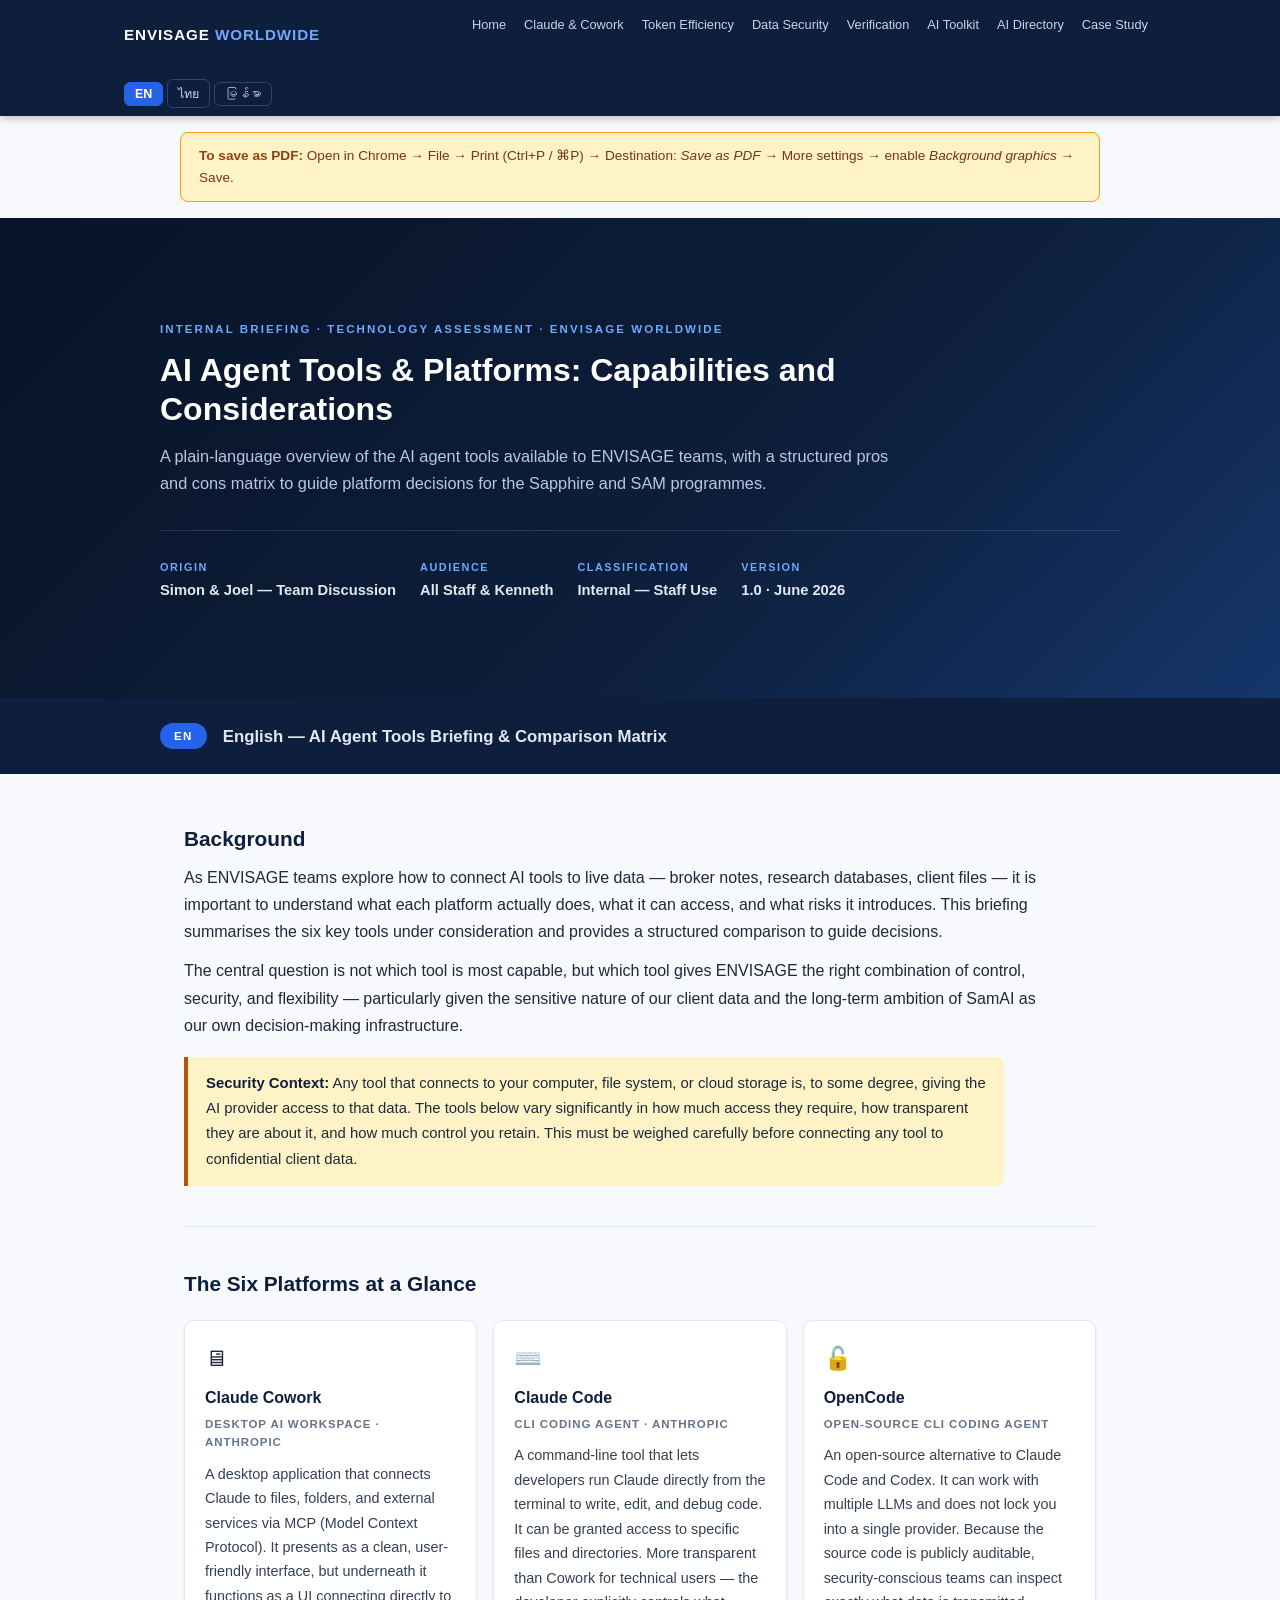
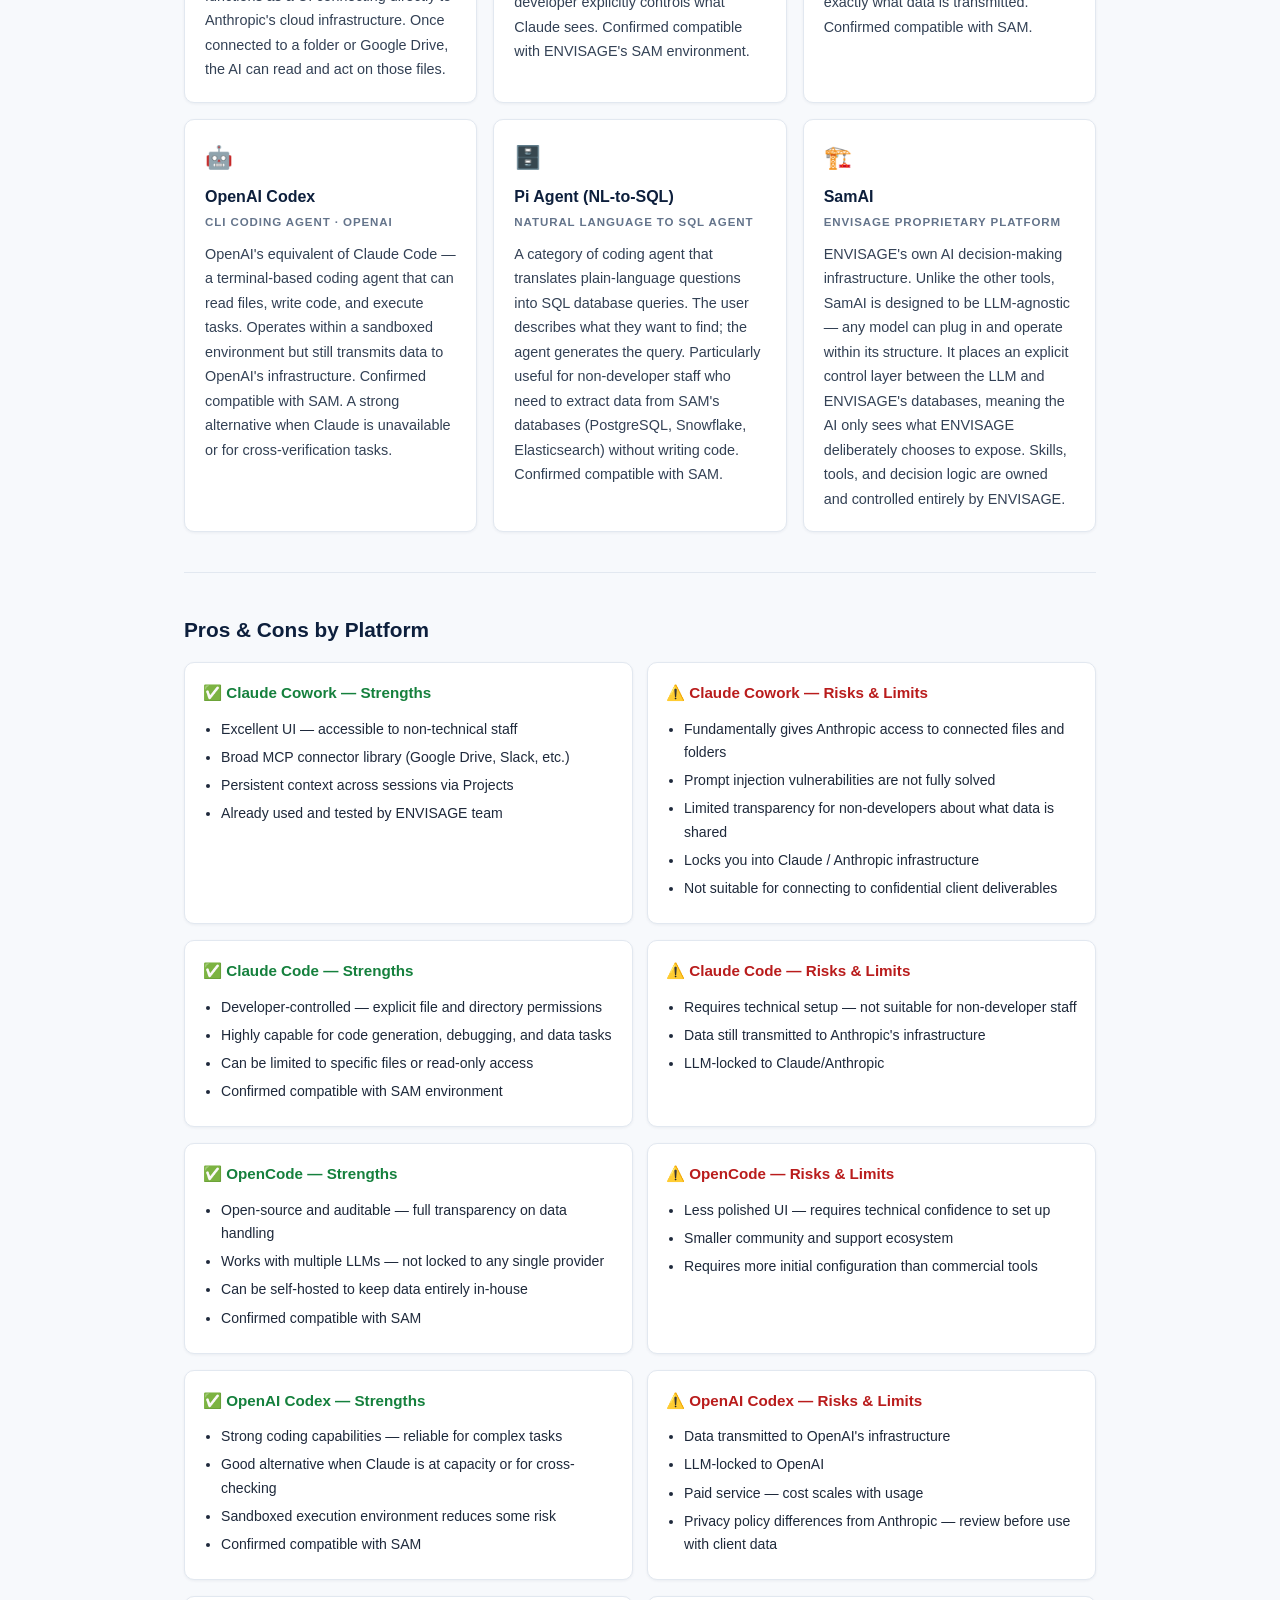
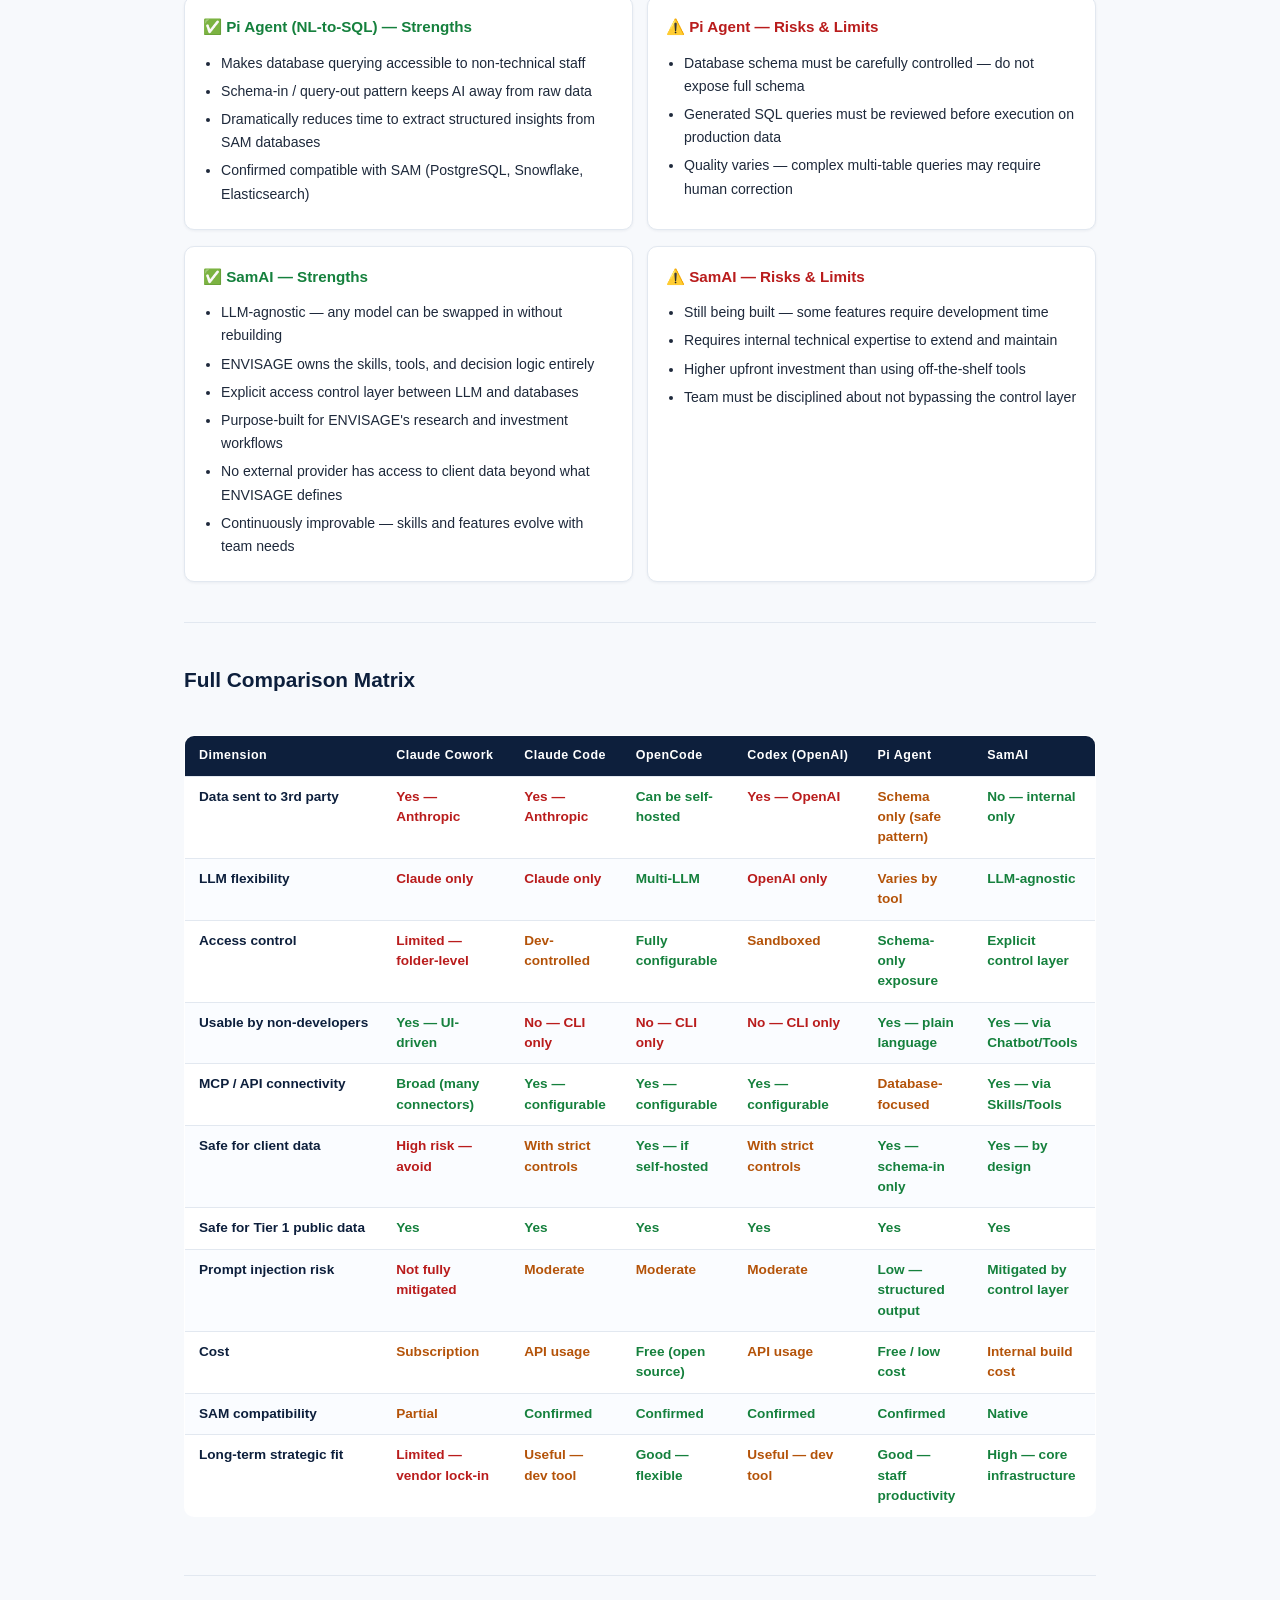
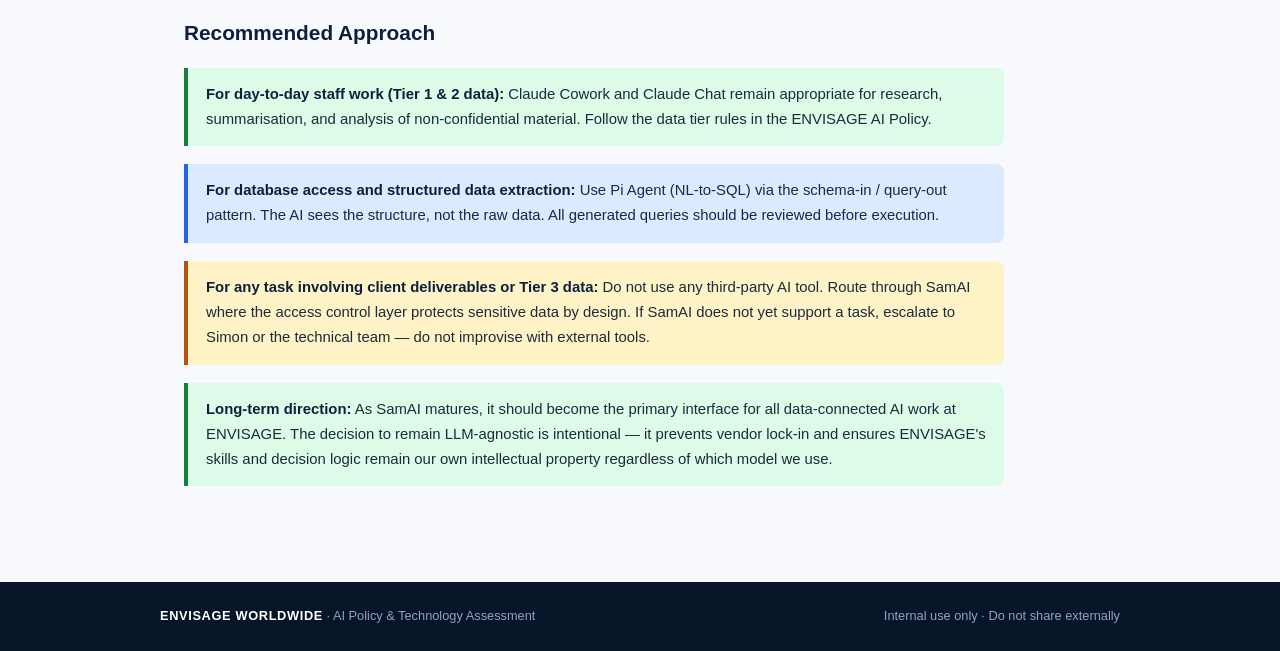
==== commit f3864e3d: "Add files via upload" ====
--- a/agent-tools.html
+++ b/agent-tools.html
@@ -7,39 +7,9 @@
 <link rel="preconnect" href="https://fonts.googleapis.com">
 <link rel="preconnect" href="https://fonts.gstatic.com" crossorigin>
 <link href="https://fonts.googleapis.com/css2?family=Noto+Sans+Thai:wght@400;600;700&family=Noto+Sans+Myanmar:wght@400;600;700&display=swap" rel="stylesheet">
+<link rel="stylesheet" href="styles.css">
+<script src="i18n.js"></script>
 <style>
-  :root{
-    --navy:#0d1f3c;
-    --navy-dark:#081427;
-    --sapphire:#2563eb;
-    --sapphire-light:#dbeafe;
-    --ink:#1e293b;
-    --muted:#64748b;
-    --bg:#f7f9fc;
-    --card:#ffffff;
-    --border:#e2e8f0;
-    --green:#15803d;
-    --green-bg:#dcfce7;
-    --amber:#b45309;
-    --amber-bg:#fef3c7;
-    --red:#b91c1c;
-    --red-bg:#fee2e2;
-  }
-  *{box-sizing:border-box;margin:0;padding:0}
-  body{font-family:-apple-system,BlinkMacSystemFont,"Segoe UI",Roboto,Helvetica,Arial,sans-serif;color:var(--ink);background:var(--bg);line-height:1.65;font-size:15px}
-
-  /* HEADER */
-  .site-header{background:var(--navy);position:sticky;top:0;z-index:100;box-shadow:0 2px 8px rgba(0,0,0,.3)}
-  .header-inner{max-width:960px;margin:0 auto;padding:0 24px;display:flex;align-items:center;justify-content:space-between;flex-wrap:wrap;gap:8px}
-  .brand{color:#fff;font-weight:800;letter-spacing:.06em;font-size:.95rem;padding:14px 0;text-decoration:none}
-  .brand span{color:#6ea8ff}
-  .header-right{display:flex;align-items:center;gap:8px;flex-wrap:wrap;padding:10px 0}
-  .header-right .doc-label{color:#8fa3c2;font-size:.75rem;font-weight:600;letter-spacing:.1em;text-transform:uppercase;border-right:1px solid #2e466e;padding-right:12px;margin-right:4px}
-  .lang-nav{display:flex;gap:4px}
-  .lang-nav a{color:#c7d4ea;text-decoration:none;font-size:.82rem;font-weight:600;border:1px solid #2e466e;border-radius:6px;padding:5px 12px;transition:all .15s}
-  .lang-nav a:hover{color:#fff;border-color:#6ea8ff}
-  .lang-nav a.en{background:var(--sapphire);border-color:var(--sapphire);color:#fff}
-
   /* COVER */
   .cover{background:linear-gradient(135deg,var(--navy-dark),var(--navy) 60%,#15366b);color:#fff;padding:72px 24px 64px;min-height:480px;display:flex;align-items:center}
   .cover-inner{max-width:960px;margin:0 auto;width:100%}
@@ -75,23 +45,6 @@
   .tool-card h4{color:var(--navy);font-size:1rem;margin-bottom:4px}
   .tool-card .tool-type{font-size:.72rem;font-weight:700;letter-spacing:.08em;text-transform:uppercase;color:var(--muted);margin-bottom:10px}
   .tool-card p{font-size:.9rem;margin-bottom:0;color:#334155}
-
-  /* BADGES */
-  .badge{display:inline-block;font-size:.7rem;font-weight:700;letter-spacing:.04em;text-transform:uppercase;padding:2px 9px;border-radius:999px;white-space:nowrap}
-  .badge.green{background:var(--green-bg);color:var(--green)}
-  .badge.amber{background:var(--amber-bg);color:var(--amber)}
-  .badge.red{background:var(--red-bg);color:var(--red)}
-  .badge.blue{background:var(--sapphire-light);color:var(--sapphire)}
-  .badge.navy{background:var(--navy);color:#fff}
-
-  /* CALLOUTS */
-  .callout{border-left:4px solid var(--sapphire);background:var(--sapphire-light);padding:14px 18px;border-radius:0 8px 8px 0;margin:16px 0;max-width:860px}
-  .callout.warn{border-left-color:var(--amber);background:var(--amber-bg)}
-  .callout.ok{border-left-color:var(--green);background:var(--green-bg)}
-  .callout.danger{border-left-color:var(--red);background:var(--red-bg)}
-  .callout p{margin:0;font-size:.92rem}
-  .callout p+p{margin-top:7px}
-  .callout strong{color:var(--navy)}
 
   /* MATRIX TABLE */
   .matrix-wrap{overflow-x:auto;margin:20px 0}
@@ -136,7 +89,7 @@
 
   /* PRINT */
   @media print{
-    .site-header,.print-note{display:none!important}
+    nav,.print-note{display:none!important}
     body{background:#fff;font-size:11pt}
     .cover{min-height:auto;padding:48px 24px 40px;-webkit-print-color-adjust:exact;print-color-adjust:exact}
     .section-divider{-webkit-print-color-adjust:exact;print-color-adjust:exact}
@@ -155,27 +108,33 @@
 </head>
 <body>
 
-<!-- HEADER NAV -->
-<header class="site-header">
-  <div class="header-inner">
-    <a class="brand" href="index.html"><span>ENVISAGE</span> WORLDWIDE</a>
-    <div class="header-right">
-      <span class="doc-label">Internal Briefing</span>
-      <nav class="lang-nav">
-        <a href="#section-en" class="en">EN</a>
-        <a href="#section-th">TH</a>
-        <a href="#section-my">MY</a>
-      </nav>
+<nav>
+  <div class="nav-inner">
+    <a class="brand" href="index.html">ENVISAGE <span>WORLDWIDE</span></a>
+    <ul class="nav-links">
+      <li><a href="index.html">Home</a></li>
+      <li><a href="claude.html">Claude &amp; Cowork</a></li>
+      <li><a href="token-efficiency.html">Token Efficiency</a></li>
+      <li><a href="data-security.html">Data Security</a></li>
+      <li><a href="verification.html">Verification</a></li>
+      <li><a href="ai-toolkit.html">AI Toolkit</a></li>
+      <li><a href="ai-tools-directory.html">AI Directory</a></li>
+      <li><a href="por-case-study.html">Case Study</a></li>
+    </ul>
+    <div class="lang-switch">
+      <button data-setlang="en">EN</button>
+      <button data-setlang="th">ไทย</button>
+      <button data-setlang="my">မြန်မာ</button>
     </div>
   </div>
-</header>
+</nav>
 
 <div class="print-note">
   <strong>To save as PDF:</strong> Open in Chrome → File → Print (Ctrl+P / ⌘P) → Destination: <em>Save as PDF</em> → More settings → enable <em>Background graphics</em> → Save.
 </div>
 
 <!-- ═══════════════ ENGLISH ═══════════════ -->
-<div id="section-en" class="lang-section">
+<div class="lang-section" data-lang="en">
 
   <div class="cover">
     <div class="cover-inner">
@@ -559,7 +518,7 @@
 
 
 <!-- ═══════════════ THAI ═══════════════ -->
-<div id="section-th" class="lang-section lang-th break-before">
+<div class="lang-section lang-th break-before" data-lang="th">
 
   <div class="cover">
     <div class="cover-inner">
@@ -746,7 +705,7 @@
 
 
 <!-- ═══════════════ BURMESE ═══════════════ -->
-<div id="section-my" class="lang-section lang-my break-before">
+<div class="lang-section lang-my break-before" data-lang="my">
 
   <div class="cover">
     <div class="cover-inner">
@@ -914,4 +873,4 @@
 </div><!-- /section-my -->
 
 </body>
-</html>
+</html>
--- a/styles.css
+++ b/styles.css
@@ -0,0 +1,125 @@
+:root{
+  --navy:#0d1f3c;
+  --navy-dark:#081427;
+  --sapphire:#2563eb;
+  --sapphire-light:#dbeafe;
+  --ink:#1e293b;
+  --muted:#64748b;
+  --bg:#f7f9fc;
+  --card:#ffffff;
+  --border:#e2e8f0;
+  --green:#15803d;
+  --green-bg:#dcfce7;
+  --amber:#b45309;
+  --amber-bg:#fef3c7;
+  --red:#b91c1c;
+  --red-bg:#fee2e2;
+}
+*{box-sizing:border-box;margin:0;padding:0}
+body{font-family:-apple-system,BlinkMacSystemFont,"Segoe UI",Roboto,Helvetica,Arial,sans-serif;color:var(--ink);background:var(--bg);line-height:1.6}
+a{color:var(--sapphire)}
+
+/* NAV */
+nav{position:sticky;top:0;z-index:50;background:var(--navy);box-shadow:0 2px 8px rgba(0,0,0,.25)}
+.nav-inner{max-width:1080px;margin:0 auto;padding:0 24px;display:flex;align-items:center;justify-content:space-between;flex-wrap:wrap}
+.brand{color:#fff;font-weight:800;letter-spacing:.06em;font-size:.95rem;padding:14px 0;text-decoration:none}
+.brand span{color:#6ea8ff}
+.nav-links{display:flex;flex-wrap:wrap;gap:2px;list-style:none}
+.nav-links a{color:#c7d4ea;text-decoration:none;font-size:.8rem;padding:14px 8px;display:block;border-bottom:3px solid transparent}
+.nav-links a:hover{color:#fff}
+.nav-links a.active{color:#fff;border-bottom-color:var(--sapphire);font-weight:600}
+
+/* HERO */
+.hero{background:linear-gradient(135deg,var(--navy-dark),var(--navy) 60%,#15366b);color:#fff;padding:56px 24px 48px}
+.hero-inner{max-width:1080px;margin:0 auto}
+.eyebrow{color:#6ea8ff;font-size:.75rem;font-weight:700;letter-spacing:.18em;text-transform:uppercase;margin-bottom:10px}
+.hero h1{font-size:2rem;line-height:1.25;max-width:760px}
+.hero p.lede{color:#b9c8e0;max-width:720px;margin-top:14px;font-size:1.02rem}
+
+/* LAYOUT */
+main{max-width:1080px;margin:0 auto;padding:40px 24px 64px}
+section{margin-bottom:44px}
+h2{color:var(--navy);font-size:1.35rem;margin-bottom:6px;padding-top:8px}
+h2 + p.sub{color:var(--muted);margin-bottom:18px}
+h3{color:var(--navy);font-size:1.05rem;margin:22px 0 8px}
+p{margin-bottom:12px;max-width:820px}
+ul,ol{margin:0 0 14px 22px;max-width:820px}
+li{margin-bottom:6px}
+.rule{border:none;border-top:1px solid var(--border);margin:34px 0}
+
+/* CARDS */
+.grid{display:grid;gap:16px;margin:18px 0}
+.grid.cols-2{grid-template-columns:repeat(auto-fit,minmax(300px,1fr))}
+.grid.cols-3{grid-template-columns:repeat(auto-fit,minmax(240px,1fr))}
+.card{background:var(--card);border:1px solid var(--border);border-radius:10px;padding:20px;box-shadow:0 1px 3px rgba(13,31,60,.06)}
+.card h3,.card h4{margin-top:0;color:var(--navy)}
+.card h4{font-size:.98rem;margin-bottom:8px}
+.card p,.card li{font-size:.92rem}
+.card ul{margin-bottom:0}
+.card .num{display:inline-block;background:var(--sapphire);color:#fff;font-weight:700;font-size:.8rem;width:26px;height:26px;border-radius:50%;text-align:center;line-height:26px;margin-bottom:10px}
+
+/* BADGES */
+.badge{display:inline-block;font-size:.72rem;font-weight:700;letter-spacing:.04em;text-transform:uppercase;padding:3px 10px;border-radius:999px;margin-bottom:8px}
+.badge.green{background:var(--green-bg);color:var(--green)}
+.badge.amber{background:var(--amber-bg);color:var(--amber)}
+.badge.red{background:var(--red-bg);color:var(--red)}
+.badge.blue{background:var(--sapphire-light);color:var(--sapphire)}
+
+/* CALLOUTS */
+.callout{border-left:4px solid var(--sapphire);background:var(--sapphire-light);padding:14px 18px;border-radius:0 8px 8px 0;margin:18px 0;max-width:820px}
+.callout.warn{border-left-color:var(--amber);background:var(--amber-bg)}
+.callout.danger{border-left-color:var(--red);background:var(--red-bg)}
+.callout.ok{border-left-color:var(--green);background:var(--green-bg)}
+.callout p{margin:0;font-size:.93rem}
+.callout p + p{margin-top:8px}
+.callout strong{color:var(--navy)}
+
+/* TABLES */
+table{width:100%;border-collapse:collapse;margin:18px 0;background:var(--card);border:1px solid var(--border);border-radius:10px;overflow:hidden;font-size:.9rem}
+th{background:var(--navy);color:#fff;text-align:left;padding:10px 14px;font-size:.82rem;letter-spacing:.03em}
+td{padding:10px 14px;border-top:1px solid var(--border);vertical-align:top}
+tr:nth-child(even) td{background:#fafcff}
+
+/* EXAMPLE BLOCKS */
+.example{background:var(--card);border:1px solid var(--border);border-radius:10px;padding:16px 20px;margin:14px 0;max-width:820px}
+.example .label{font-size:.72rem;font-weight:700;letter-spacing:.1em;text-transform:uppercase;color:var(--sapphire);margin-bottom:6px}
+.example.bad .label{color:var(--red)}
+.example.good .label{color:var(--green)}
+.example p{font-size:.92rem;margin-bottom:4px}
+code,.mono{font-family:"SF Mono",Consolas,Menlo,monospace;font-size:.85em;background:#eef2f8;padding:2px 6px;border-radius:4px}
+pre{background:var(--navy-dark);color:#dbe7ff;padding:16px;border-radius:8px;overflow-x:auto;font-size:.84rem;margin:14px 0;max-width:820px}
+pre code{background:none;color:inherit;padding:0}
+
+/* PAGE NAV CARDS (home) */
+.pagecard{display:block;text-decoration:none;color:inherit;transition:box-shadow .15s,transform .15s}
+.pagecard:hover{box-shadow:0 4px 14px rgba(13,31,60,.14);transform:translateY(-2px)}
+.pagecard .arrow{color:var(--sapphire);font-weight:700;font-size:.85rem}
+
+/* FOOTER */
+footer{background:var(--navy-dark);color:#8fa3c2;padding:28px 24px;font-size:.82rem}
+.footer-inner{max-width:1080px;margin:0 auto;display:flex;justify-content:space-between;flex-wrap:wrap;gap:10px}
+footer strong{color:#fff;letter-spacing:.05em}
+
+/* NEXT/PREV */
+.pager{display:flex;justify-content:space-between;gap:12px;margin-top:48px;flex-wrap:wrap}
+.pager a{background:var(--card);border:1px solid var(--border);border-radius:8px;padding:12px 18px;text-decoration:none;font-size:.9rem;color:var(--navy);font-weight:600}
+.pager a:hover{border-color:var(--sapphire)}
+
+/* LANGUAGE SWITCHER + I18N */
+.lang-section{display:none}
+.lang-section.active{display:block}
+span.lang-section.active{display:inline}
+.lang-switch{display:flex;gap:4px;align-items:center;padding:8px 0}
+.lang-switch button{background:transparent;color:#c7d4ea;border:1px solid #2e466e;border-radius:6px;padding:4px 10px;font-size:.78rem;cursor:pointer;font-family:inherit}
+.lang-switch button:hover{color:#fff;border-color:#6ea8ff}
+.lang-switch button.active{background:var(--sapphire);border-color:var(--sapphire);color:#fff;font-weight:700}
+html[lang="th"] body{font-family:'Noto Sans Thai',-apple-system,BlinkMacSystemFont,"Segoe UI",sans-serif}
+html[lang="my"] body{font-family:'Noto Sans Myanmar',-apple-system,BlinkMacSystemFont,"Segoe UI",sans-serif;line-height:1.9}
+html[lang="my"] .hero h1{line-height:1.5}
+html[lang="my"] th,html[lang="my"] td{line-height:1.8}
+
+@media(max-width:700px){
+  .hero h1{font-size:1.5rem}
+  .nav-inner{padding:0 14px}
+  .nav-links a{padding:12px 8px;font-size:.78rem}
+}
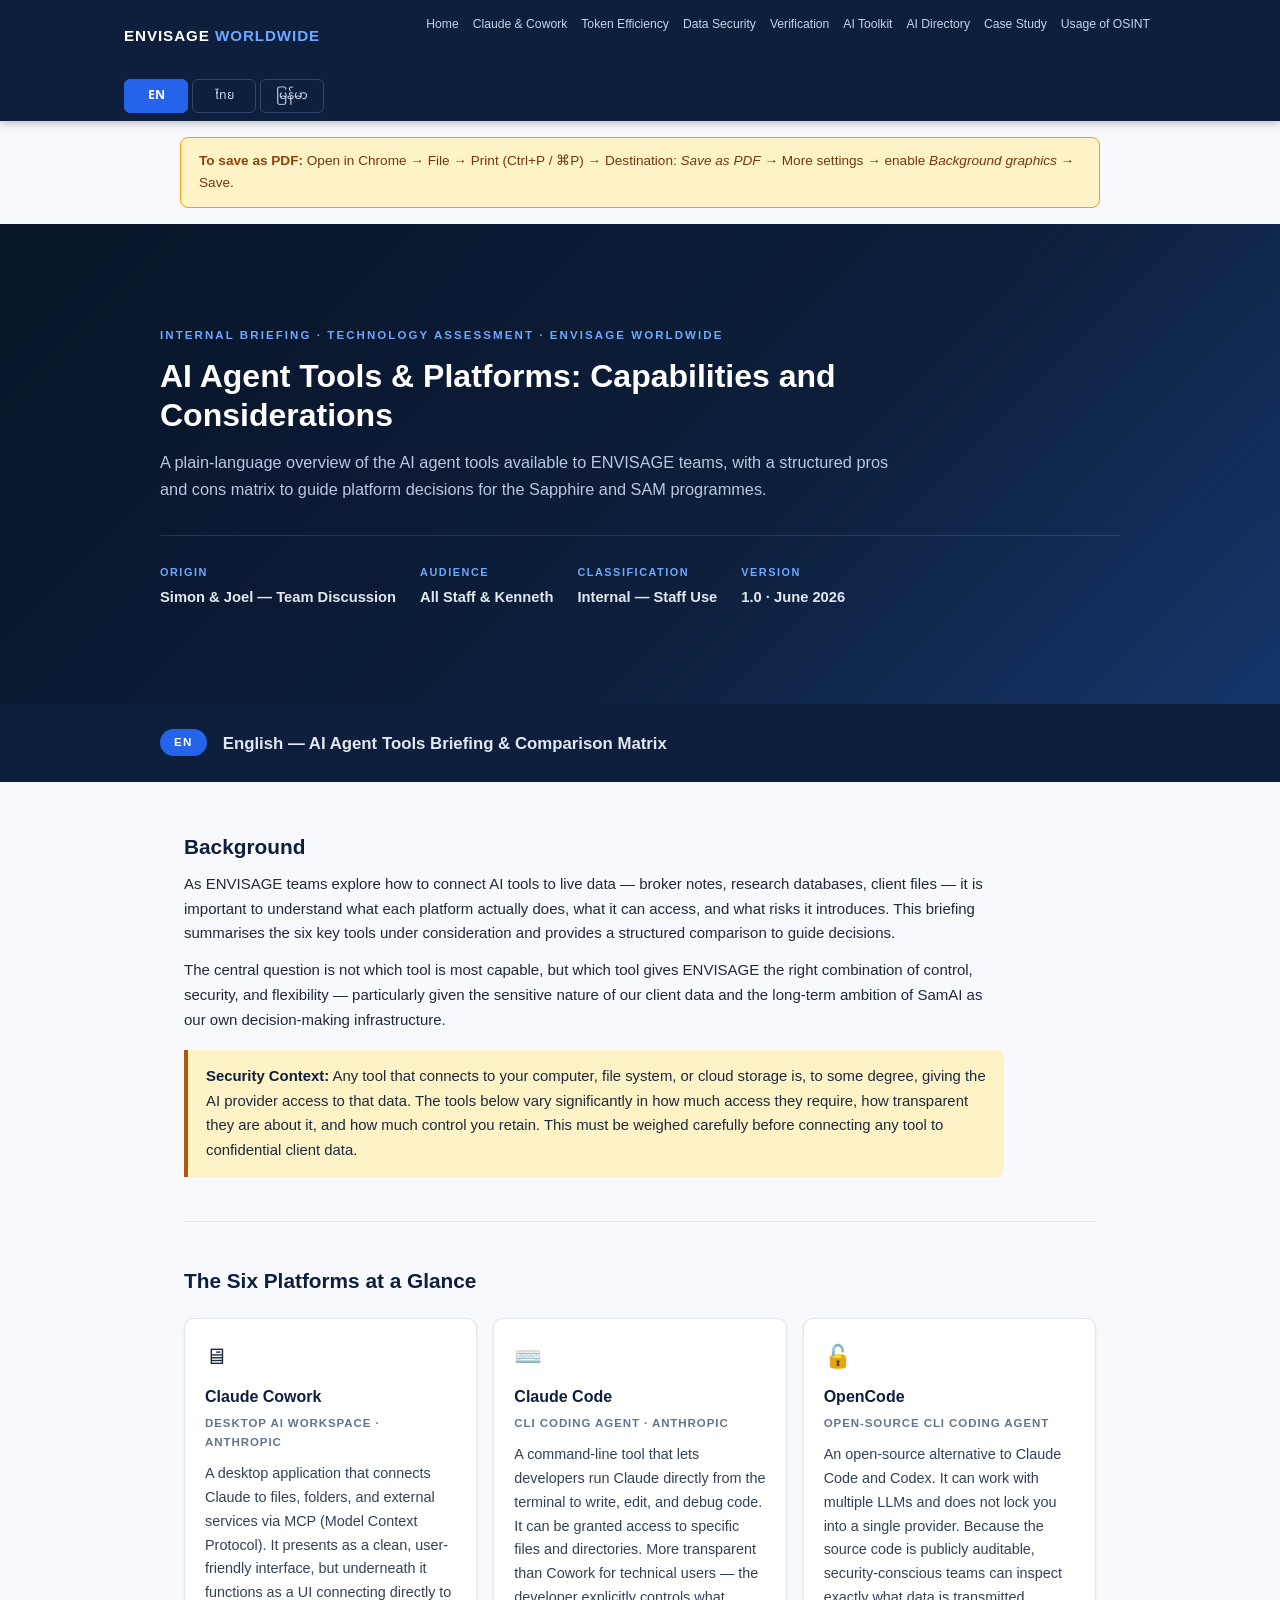
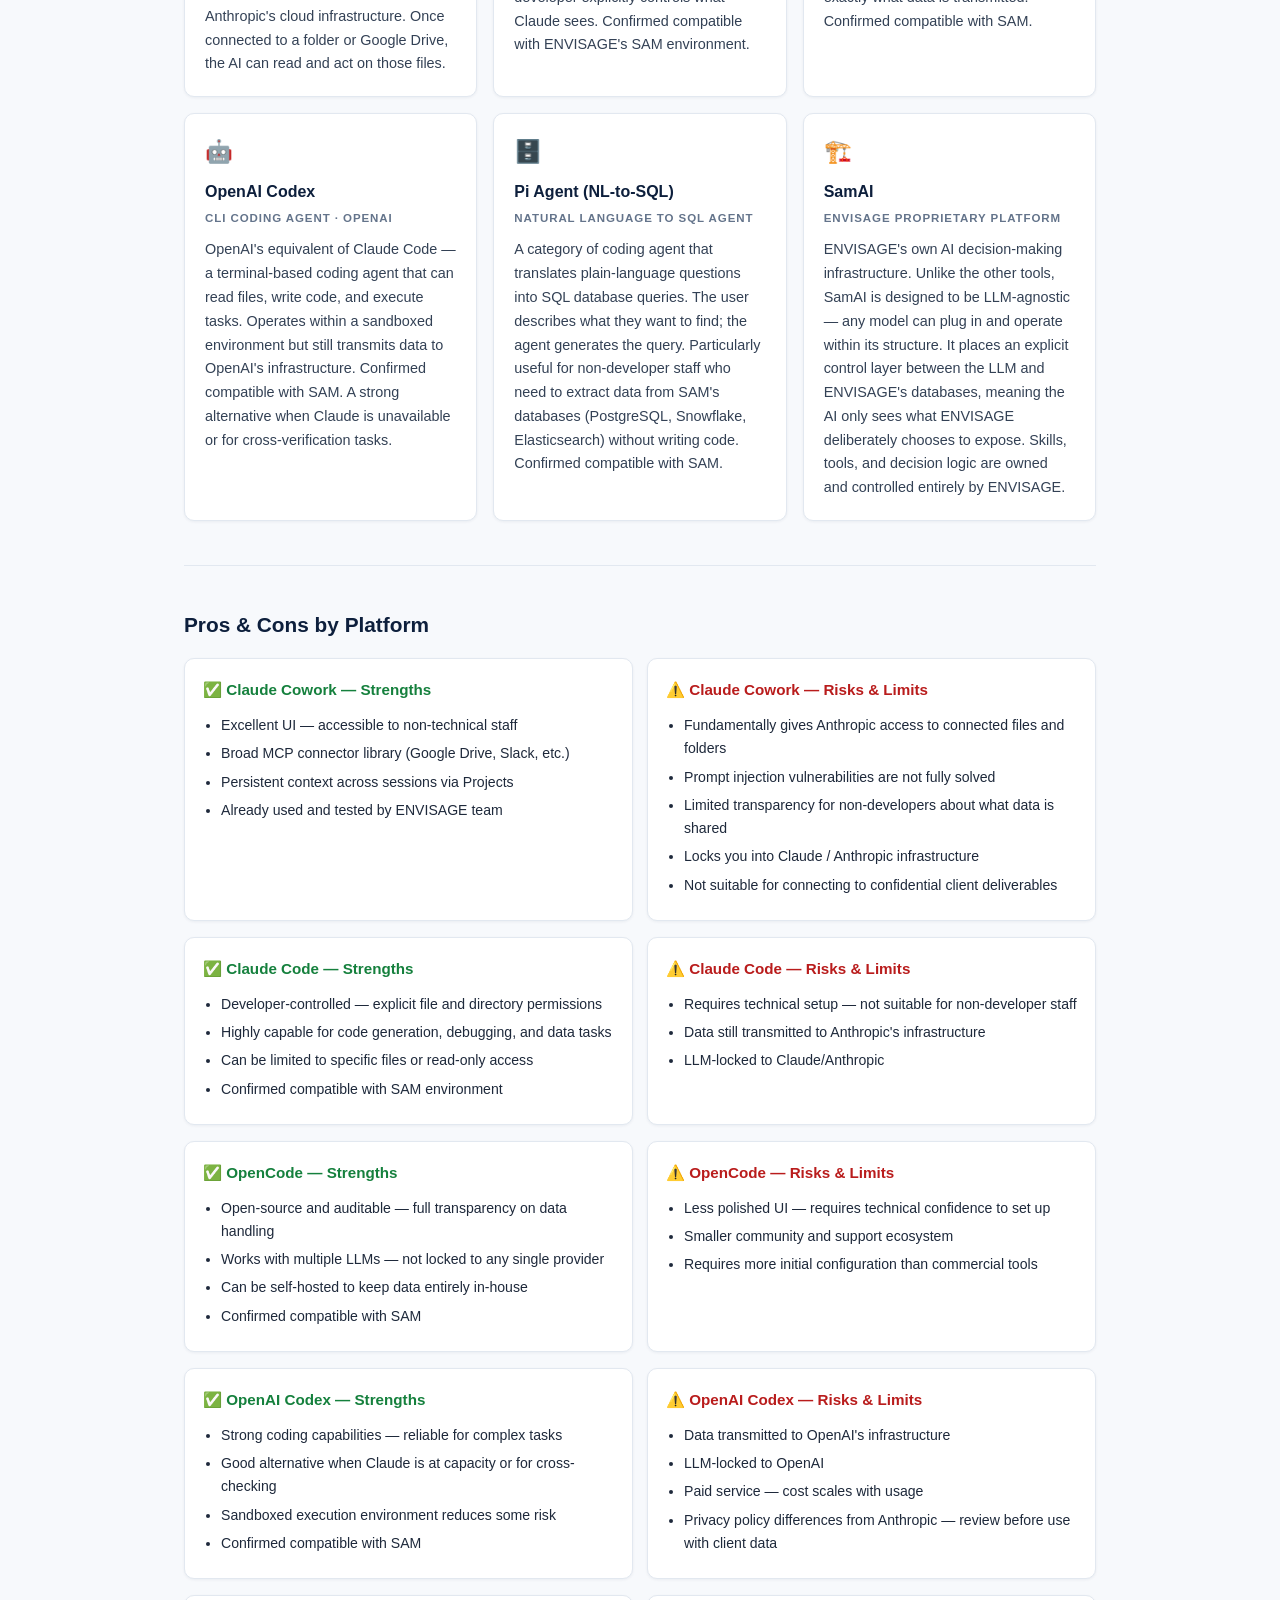
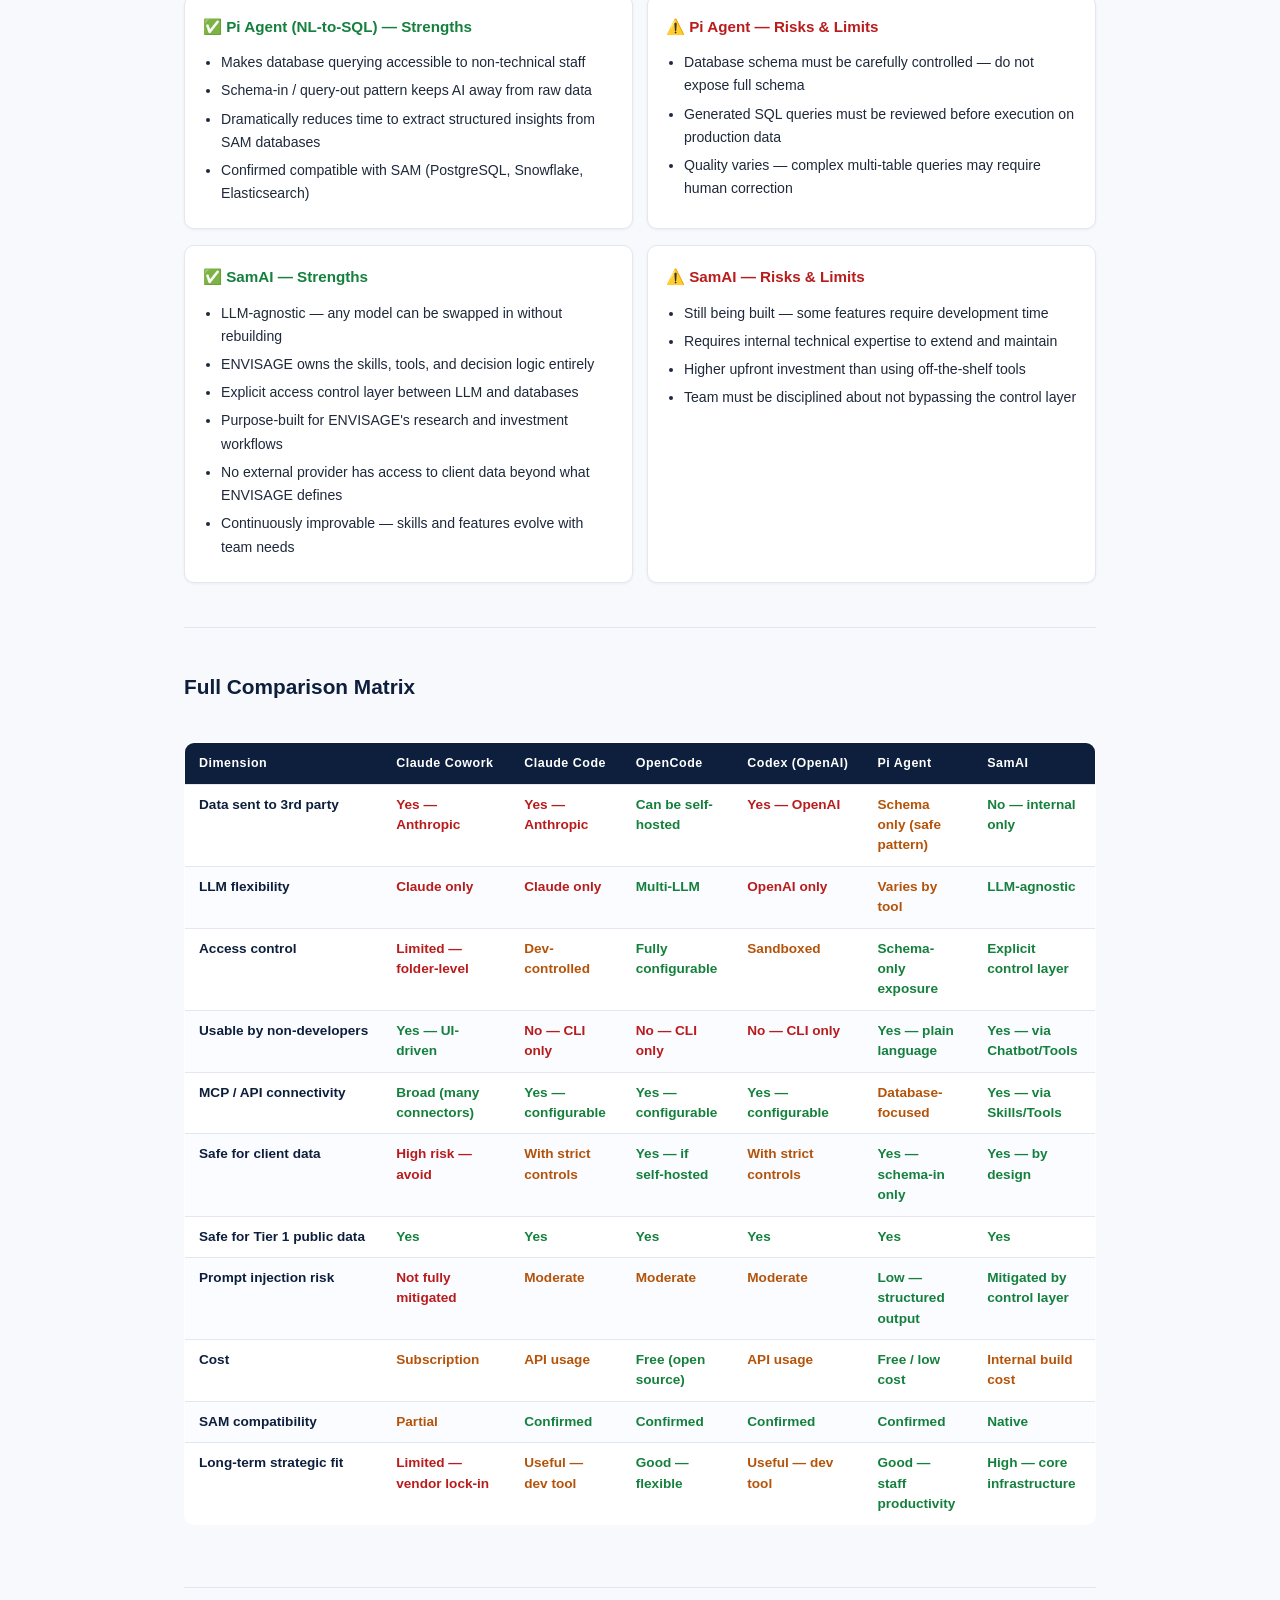
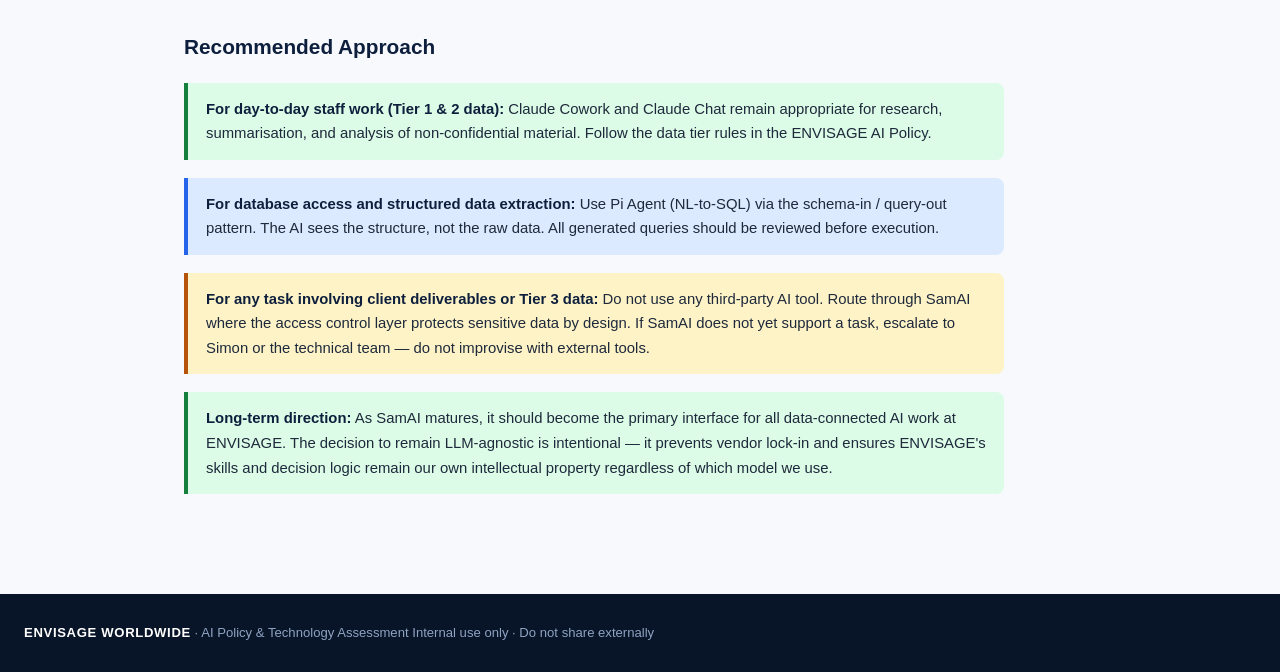
==== commit e930bb5c: "Add files via upload" ====
--- a/agent-tools.html
+++ b/agent-tools.html
@@ -10,6 +10,7 @@
 <link rel="stylesheet" href="styles.css">
 <script src="i18n.js"></script>
 <style>
+  body{line-height:1.65;font-size:15px}
   /* COVER */
   .cover{background:linear-gradient(135deg,var(--navy-dark),var(--navy) 60%,#15366b);color:#fff;padding:72px 24px 64px;min-height:480px;display:flex;align-items:center}
   .cover-inner{max-width:960px;margin:0 auto;width:100%}
@@ -30,13 +31,7 @@
   /* CONTENT */
   .lang-section{background:var(--bg)}
   main.content-area{max-width:960px;margin:0 auto;padding:40px 24px 56px}
-  section{margin-bottom:40px}
   h2.section-heading{color:var(--navy);font-size:1.3rem;margin-bottom:8px}
-  h3{color:var(--navy);font-size:1.05rem;margin:22px 0 8px}
-  p{margin-bottom:12px;max-width:860px;line-height:1.7}
-  ul,ol{margin:0 0 14px 22px;max-width:860px}
-  li{margin-bottom:5px;line-height:1.65}
-  .rule{border:none;border-top:1px solid var(--border);margin:32px 0}
 
   /* TOOL CARDS */
   .tool-grid{display:grid;gap:16px;margin:20px 0;grid-template-columns:repeat(auto-fit,minmax(280px,1fr))}
@@ -67,25 +62,9 @@
   .pc-pros h4{color:var(--green)}
   .pc-cons h4{color:var(--red)}
 
-  /* FOOTER */
-  .page-footer{background:var(--navy-dark);color:#8fa3c2;padding:24px}
-  .page-footer-inner{max-width:960px;margin:0 auto;display:flex;justify-content:space-between;flex-wrap:wrap;gap:8px;font-size:.8rem}
-  .page-footer strong{color:#fff}
-
   /* PRINT INSTRUCTIONS */
   .print-note{background:#fef3c7;border:1px solid #f59e0b;border-radius:8px;padding:12px 18px;margin:16px auto;font-size:.85rem;color:#78350f;max-width:920px}
   .print-note strong{color:#92400e}
-
-  /* THAI */
-  .lang-th{font-family:'Noto Sans Thai',-apple-system,BlinkMacSystemFont,"Segoe UI",sans-serif;line-height:1.75}
-  .lang-th .cover h1{line-height:1.4}
-  .lang-th th,.lang-th td{line-height:1.7}
-
-  /* BURMESE */
-  .lang-my{font-family:'Noto Sans Myanmar',-apple-system,BlinkMacSystemFont,"Segoe UI",sans-serif;line-height:1.95}
-  .lang-my .cover h1{line-height:1.55}
-  .lang-my th,.lang-my td{line-height:1.85}
-  .lang-my p,.lang-my li{line-height:1.95}
 
   /* PRINT */
   @media print{
@@ -102,7 +81,6 @@
 
   @media(max-width:640px){
     .cover h1{font-size:1.45rem}
-    .header-inner{padding:0 14px}
   }
 </style>
 </head>
@@ -120,6 +98,7 @@
       <li><a href="ai-toolkit.html">AI Toolkit</a></li>
       <li><a href="ai-tools-directory.html">AI Directory</a></li>
       <li><a href="por-case-study.html">Case Study</a></li>
+      <li><a href="osint-usage.html">Usage of OSINT</a></li>
     </ul>
     <div class="lang-switch">
       <button data-setlang="en">EN</button>
@@ -133,7 +112,7 @@
   <strong>To save as PDF:</strong> Open in Chrome → File → Print (Ctrl+P / ⌘P) → Destination: <em>Save as PDF</em> → More settings → enable <em>Background graphics</em> → Save.
 </div>
 
-<!-- ═══════════════ ENGLISH ═══════════════ -->
+<!-- ================= ENGLISH ================= -->
 <div class="lang-section" data-lang="en">
 
   <div class="cover">
@@ -516,8 +495,7 @@
 
 </div><!-- /section-en -->
 
-
-<!-- ═══════════════ THAI ═══════════════ -->
+<!-- ================= THAI ================= -->
 <div class="lang-section lang-th break-before" data-lang="th">
 
   <div class="cover">
@@ -704,7 +682,7 @@
 </div><!-- /section-th -->
 
 
-<!-- ═══════════════ BURMESE ═══════════════ -->
+<!-- ================= BURMESE ================= -->
 <div class="lang-section lang-my break-before" data-lang="my">
 
   <div class="cover">
@@ -873,4 +851,4 @@
 </div><!-- /section-my -->
 
 </body>
-</html>+</html>
--- a/styles.css
+++ b/styles.css
@@ -25,7 +25,8 @@
 .brand{color:#fff;font-weight:800;letter-spacing:.06em;font-size:.95rem;padding:14px 0;text-decoration:none}
 .brand span{color:#6ea8ff}
 .nav-links{display:flex;flex-wrap:wrap;gap:2px;list-style:none}
-.nav-links a{color:#c7d4ea;text-decoration:none;font-size:.8rem;padding:14px 8px;display:block;border-bottom:3px solid transparent}
+/* SHRUNK PADDING TO FIT 9 LINKS */
+.nav-links a{color:#c7d4ea;text-decoration:none;font-size:.76rem;padding:14px 6px;display:block;border-bottom:3px solid transparent}
 .nav-links a:hover{color:#fff}
 .nav-links a.active{color:#fff;border-bottom-color:var(--sapphire);font-weight:600}
 
@@ -110,7 +111,24 @@
 .lang-section.active{display:block}
 span.lang-section.active{display:inline}
 .lang-switch{display:flex;gap:4px;align-items:center;padding:8px 0}
-.lang-switch button{background:transparent;color:#c7d4ea;border:1px solid #2e466e;border-radius:6px;padding:4px 10px;font-size:.78rem;cursor:pointer;font-family:inherit}
+
+/* FIXED BUTTON SIZES AND FONT */
+.lang-switch button {
+  background: transparent;
+  color: #c7d4ea;
+  border: 1px solid #2e466e;
+  border-radius: 6px;
+  font-size: 0.78rem;
+  cursor: pointer;
+  font-family: 'Noto Sans Myanmar', 'Noto Sans Thai', sans-serif;
+  height: 34px;
+  width: 64px;
+  padding: 0;
+  display: flex;
+  align-items: center;
+  justify-content: center;
+  box-sizing: border-box;
+}
 .lang-switch button:hover{color:#fff;border-color:#6ea8ff}
 .lang-switch button.active{background:var(--sapphire);border-color:var(--sapphire);color:#fff;font-weight:700}
 html[lang="th"] body{font-family:'Noto Sans Thai',-apple-system,BlinkMacSystemFont,"Segoe UI",sans-serif}
@@ -122,4 +140,4 @@
   .hero h1{font-size:1.5rem}
   .nav-inner{padding:0 14px}
   .nav-links a{padding:12px 8px;font-size:.78rem}
-}+}
